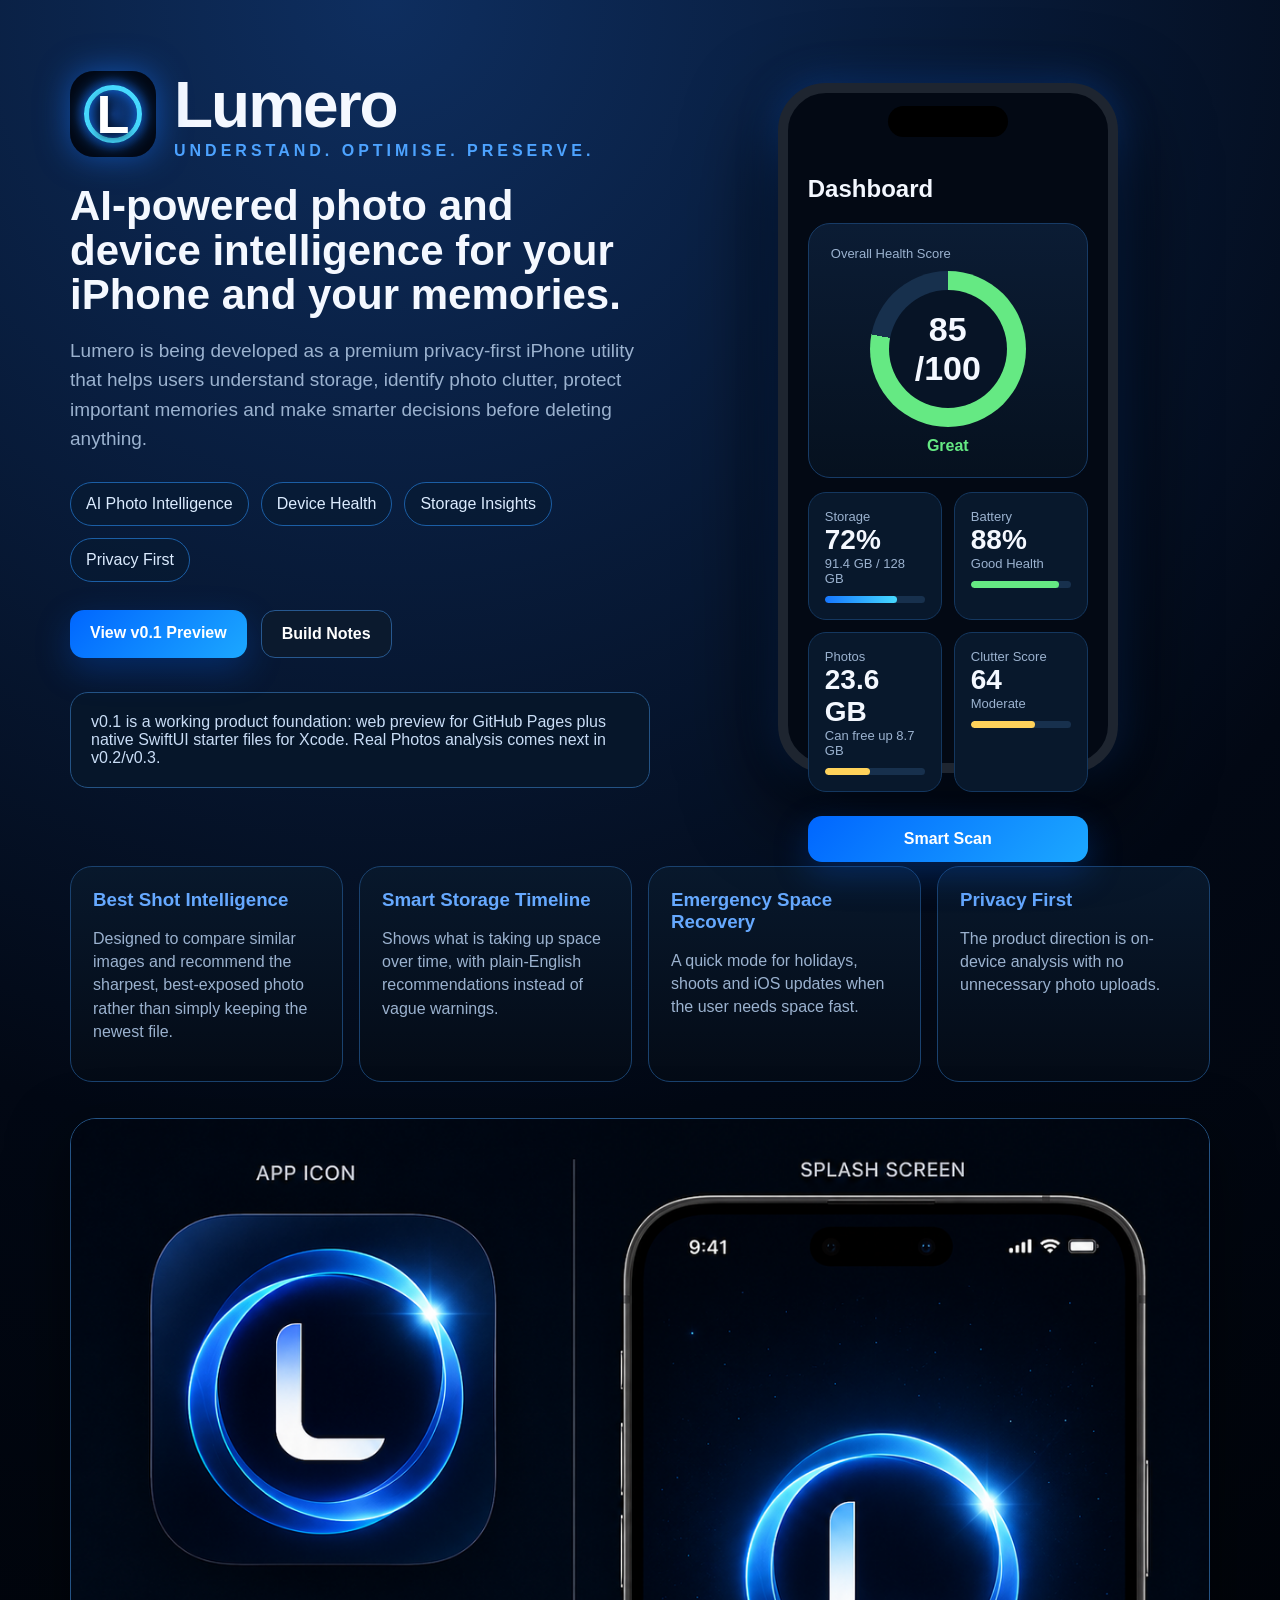
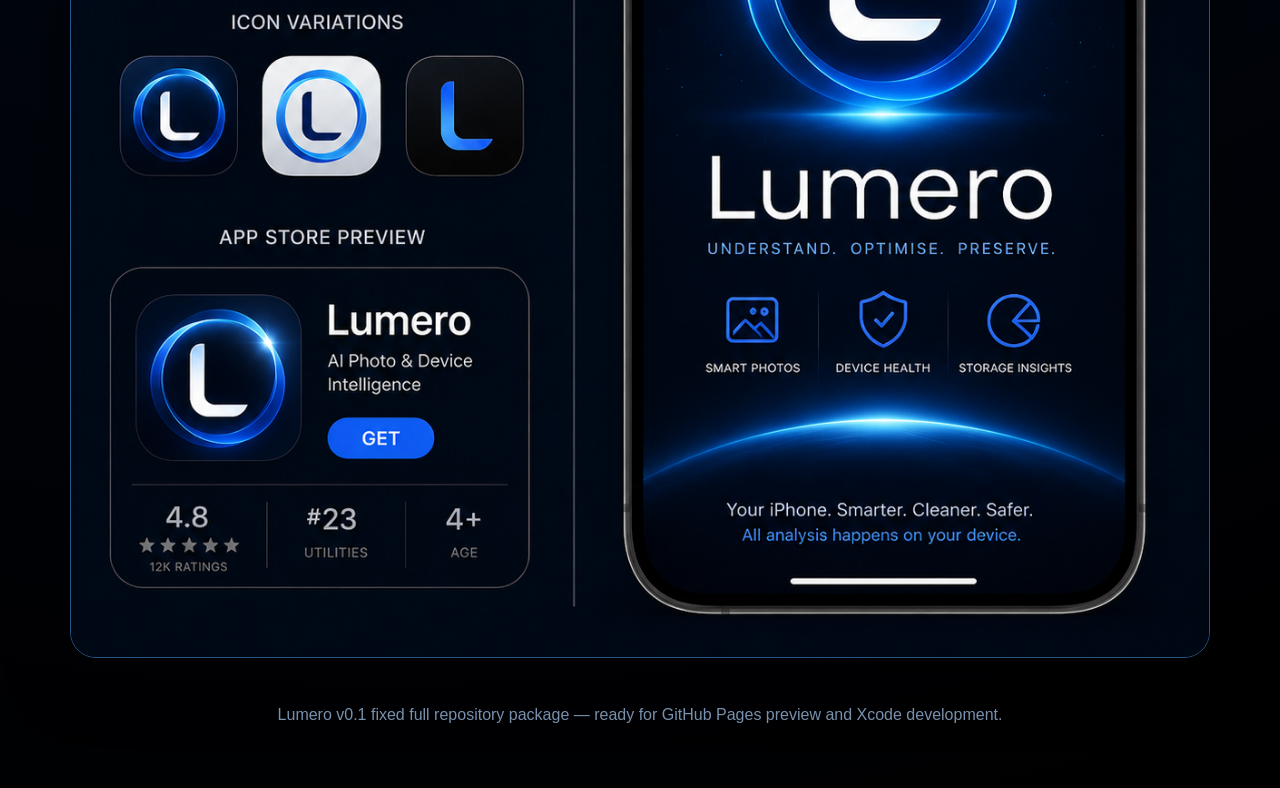
==== index.html @ fbae3d0f "Add files via upload" ====
<!DOCTYPE html>
<html lang="en">
<head>
  <meta charset="UTF-8" />
  <meta name="viewport" content="width=device-width, initial-scale=1.0" />
  <title>Lumero v0.1 — AI Photo & Device Intelligence</title>
  <style>
    :root{
      --bg:#020814;--panel:#071426;--panel2:#0b1b31;--blue:#1677ff;--cyan:#46d9ff;--text:#f4f8ff;--muted:#9bb2cf;--green:#65e983;--amber:#ffd25a;
    }
    *{box-sizing:border-box} body{margin:0;font-family:-apple-system,BlinkMacSystemFont,"Segoe UI",Roboto,Arial,sans-serif;background:radial-gradient(circle at 30% 0%,#0e2e5f 0,#020814 45%,#000 100%);color:var(--text)}
    .wrap{max-width:1180px;margin:0 auto;padding:32px 20px 48px}.hero{display:grid;grid-template-columns:1.05fr .95fr;gap:36px;align-items:center;min-height:88vh}.brand{display:flex;align-items:center;gap:18px;margin-bottom:22px}.logo{width:86px;height:86px;border-radius:24px;background:radial-gradient(circle,#103d86,#020814 64%);box-shadow:0 0 32px #1677ff88;display:grid;place-items:center;position:relative;overflow:hidden}.logo:before{content:"";position:absolute;inset:14px;border-radius:50%;border:5px solid var(--cyan);box-shadow:0 0 18px var(--blue),inset 0 0 16px var(--blue)}.logo span{font-size:54px;font-weight:800;z-index:1;color:white;text-shadow:0 2px 12px #000}.name{font-size:64px;letter-spacing:-2px;font-weight:700}.tag{color:#4da3ff;text-transform:uppercase;letter-spacing:4px;font-weight:600}.headline{font-size:42px;line-height:1.05;margin:24px 0 16px}.sub{font-size:19px;line-height:1.55;color:var(--muted);max-width:640px}.chips{display:flex;flex-wrap:wrap;gap:12px;margin:28px 0}.chip{border:1px solid #1b5ea5;background:#061a32aa;padding:12px 15px;border-radius:999px;color:#dcecff}.cta{display:flex;gap:14px;flex-wrap:wrap;margin-top:24px}.btn{padding:14px 20px;border-radius:14px;background:linear-gradient(135deg,#0066ff,#1ca8ff);font-weight:700;color:white;text-decoration:none;box-shadow:0 12px 35px #0066ff44}.btn.secondary{background:#0b1a2e;border:1px solid #27588f;box-shadow:none}.phone{width:340px;height:690px;border:10px solid #1e2530;border-radius:48px;margin:auto;background:#030914;box-shadow:0 32px 90px #000,0 0 38px #126dfd66;padding:20px;position:relative}.notch{position:absolute;top:13px;left:50%;transform:translateX(-50%);width:120px;height:31px;border-radius:18px;background:#000}.screen{padding-top:42px}.score{background:linear-gradient(180deg,#0b1c34,#06111f);border:1px solid #173b66;border-radius:22px;padding:22px;margin-bottom:14px}.ring{width:156px;height:156px;border-radius:50%;margin:10px auto;background:conic-gradient(var(--green) 0 78%,#17304d 78%);display:grid;place-items:center}.ring:after{content:"85\A /100";white-space:pre;text-align:center;width:118px;height:118px;border-radius:50%;background:#071426;display:grid;place-items:center;font-size:34px;font-weight:700}.grid{display:grid;grid-template-columns:1fr 1fr;gap:12px}.card{background:#08182c;border:1px solid #14375f;border-radius:18px;padding:16px}.metric{font-size:28px;font-weight:700}.label{color:var(--muted);font-size:13px}.bar{height:7px;background:#17304d;border-radius:99px;overflow:hidden;margin-top:10px}.bar span{display:block;height:100%;background:linear-gradient(90deg,var(--blue),var(--cyan));border-radius:99px}.section{margin-top:42px}.cards{display:grid;grid-template-columns:repeat(4,1fr);gap:16px}.feature{background:linear-gradient(180deg,#08182c,#040b16);border:1px solid #1a426f;border-radius:22px;padding:22px;min-height:178px}.feature h3{margin:0 0 8px;color:#66a9ff}.feature p{color:var(--muted);line-height:1.45}.mock{width:100%;border-radius:26px;border:1px solid #245384;margin-top:36px;box-shadow:0 20px 60px #0008}.notice{margin-top:34px;padding:20px;border-radius:18px;background:#06162a;border:1px solid #245384;color:#c9ddf6}.footer{color:#7890ad;text-align:center;margin-top:44px} @media(max-width:900px){.hero{grid-template-columns:1fr}.name{font-size:48px}.headline{font-size:34px}.phone{width:310px;height:630px}.cards{grid-template-columns:1fr}.mock{display:none}}
  </style>
</head>
<body>
  <main class="wrap">
    <section class="hero">
      <div>
        <div class="brand"><div class="logo"><span>L</span></div><div><div class="name">Lumero</div><div class="tag">Understand. Optimise. Preserve.</div></div></div>
        <h1 class="headline">AI-powered photo and device intelligence for your iPhone and your memories.</h1>
        <p class="sub">Lumero is being developed as a premium privacy-first iPhone utility that helps users understand storage, identify photo clutter, protect important memories and make smarter decisions before deleting anything.</p>
        <div class="chips"><div class="chip">AI Photo Intelligence</div><div class="chip">Device Health</div><div class="chip">Storage Insights</div><div class="chip">Privacy First</div></div>
        <div class="cta"><a class="btn" href="#prototype">View v0.1 Preview</a><a class="btn secondary" href="README.md">Build Notes</a></div>
        <div class="notice">v0.1 is a working product foundation: web preview for GitHub Pages plus native SwiftUI starter files for Xcode. Real Photos analysis comes next in v0.2/v0.3.</div>
      </div>
      <div class="phone" id="prototype"><div class="notch"></div><div class="screen"><h2>Dashboard</h2><div class="score"><div class="label">Overall Health Score</div><div class="ring"></div><div style="text-align:center;color:var(--green);font-weight:700">Great</div></div><div class="grid"><div class="card"><div class="label">Storage</div><div class="metric">72%</div><div class="label">91.4 GB / 128 GB</div><div class="bar"><span style="width:72%"></span></div></div><div class="card"><div class="label">Battery</div><div class="metric">88%</div><div class="label">Good Health</div><div class="bar"><span style="width:88%;background:var(--green)"></span></div></div><div class="card"><div class="label">Photos</div><div class="metric">23.6 GB</div><div class="label">Can free up 8.7 GB</div><div class="bar"><span style="width:45%;background:var(--amber)"></span></div></div><div class="card"><div class="label">Clutter Score</div><div class="metric">64</div><div class="label">Moderate</div><div class="bar"><span style="width:64%;background:var(--amber)"></span></div></div></div><div class="cta"><a class="btn" style="width:100%;text-align:center" href="#features">Smart Scan</a></div></div></div>
    </section>
    <section class="section" id="features"><div class="cards"><div class="feature"><h3>Best Shot Intelligence</h3><p>Designed to compare similar images and recommend the sharpest, best-exposed photo rather than simply keeping the newest file.</p></div><div class="feature"><h3>Smart Storage Timeline</h3><p>Shows what is taking up space over time, with plain-English recommendations instead of vague warnings.</p></div><div class="feature"><h3>Emergency Space Recovery</h3><p>A quick mode for holidays, shoots and iOS updates when the user needs space fast.</p></div><div class="feature"><h3>Privacy First</h3><p>The product direction is on-device analysis with no unnecessary photo uploads.</p></div></div><img class="mock" src="lumero-branding-concept.png" alt="Lumero branding concept" /></section>
    <p class="footer">Lumero v0.1 fixed full repository package — ready for GitHub Pages preview and Xcode development.</p>
  </main>
</body>
</html>
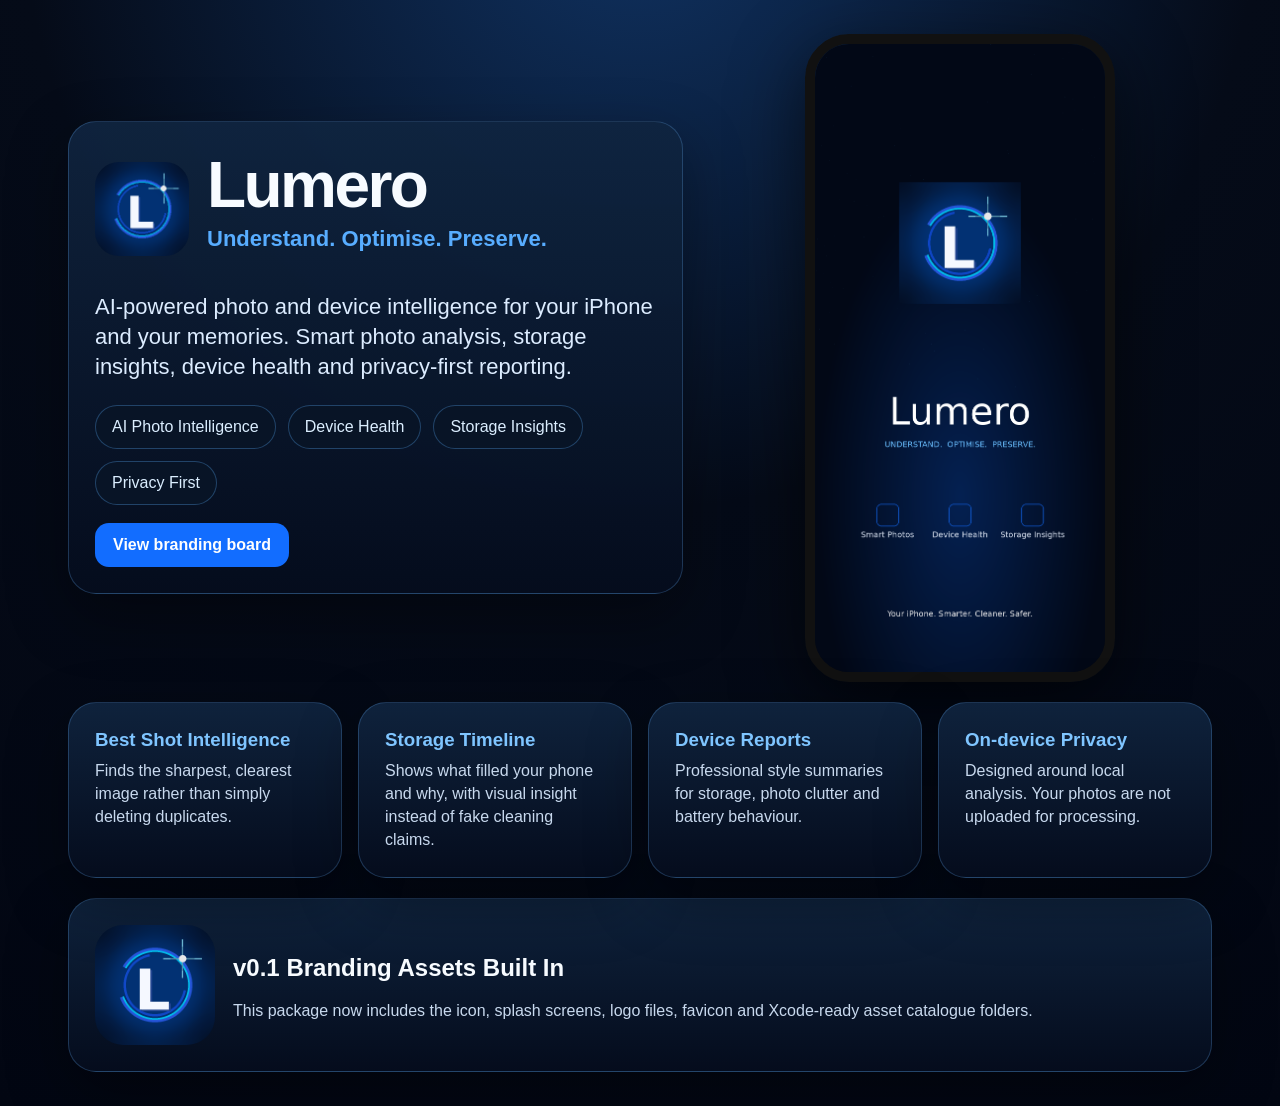
==== commit 22013864: "Add files via upload" ====
--- a/index.html
+++ b/index.html
@@ -1,32 +1,2 @@
-<!DOCTYPE html>
-<html lang="en">
-<head>
-  <meta charset="UTF-8" />
-  <meta name="viewport" content="width=device-width, initial-scale=1.0" />
-  <title>Lumero v0.1 — AI Photo & Device Intelligence</title>
-  <style>
-    :root{
-      --bg:#020814;--panel:#071426;--panel2:#0b1b31;--blue:#1677ff;--cyan:#46d9ff;--text:#f4f8ff;--muted:#9bb2cf;--green:#65e983;--amber:#ffd25a;
-    }
-    *{box-sizing:border-box} body{margin:0;font-family:-apple-system,BlinkMacSystemFont,"Segoe UI",Roboto,Arial,sans-serif;background:radial-gradient(circle at 30% 0%,#0e2e5f 0,#020814 45%,#000 100%);color:var(--text)}
-    .wrap{max-width:1180px;margin:0 auto;padding:32px 20px 48px}.hero{display:grid;grid-template-columns:1.05fr .95fr;gap:36px;align-items:center;min-height:88vh}.brand{display:flex;align-items:center;gap:18px;margin-bottom:22px}.logo{width:86px;height:86px;border-radius:24px;background:radial-gradient(circle,#103d86,#020814 64%);box-shadow:0 0 32px #1677ff88;display:grid;place-items:center;position:relative;overflow:hidden}.logo:before{content:"";position:absolute;inset:14px;border-radius:50%;border:5px solid var(--cyan);box-shadow:0 0 18px var(--blue),inset 0 0 16px var(--blue)}.logo span{font-size:54px;font-weight:800;z-index:1;color:white;text-shadow:0 2px 12px #000}.name{font-size:64px;letter-spacing:-2px;font-weight:700}.tag{color:#4da3ff;text-transform:uppercase;letter-spacing:4px;font-weight:600}.headline{font-size:42px;line-height:1.05;margin:24px 0 16px}.sub{font-size:19px;line-height:1.55;color:var(--muted);max-width:640px}.chips{display:flex;flex-wrap:wrap;gap:12px;margin:28px 0}.chip{border:1px solid #1b5ea5;background:#061a32aa;padding:12px 15px;border-radius:999px;color:#dcecff}.cta{display:flex;gap:14px;flex-wrap:wrap;margin-top:24px}.btn{padding:14px 20px;border-radius:14px;background:linear-gradient(135deg,#0066ff,#1ca8ff);font-weight:700;color:white;text-decoration:none;box-shadow:0 12px 35px #0066ff44}.btn.secondary{background:#0b1a2e;border:1px solid #27588f;box-shadow:none}.phone{width:340px;height:690px;border:10px solid #1e2530;border-radius:48px;margin:auto;background:#030914;box-shadow:0 32px 90px #000,0 0 38px #126dfd66;padding:20px;position:relative}.notch{position:absolute;top:13px;left:50%;transform:translateX(-50%);width:120px;height:31px;border-radius:18px;background:#000}.screen{padding-top:42px}.score{background:linear-gradient(180deg,#0b1c34,#06111f);border:1px solid #173b66;border-radius:22px;padding:22px;margin-bottom:14px}.ring{width:156px;height:156px;border-radius:50%;margin:10px auto;background:conic-gradient(var(--green) 0 78%,#17304d 78%);display:grid;place-items:center}.ring:after{content:"85\A /100";white-space:pre;text-align:center;width:118px;height:118px;border-radius:50%;background:#071426;display:grid;place-items:center;font-size:34px;font-weight:700}.grid{display:grid;grid-template-columns:1fr 1fr;gap:12px}.card{background:#08182c;border:1px solid #14375f;border-radius:18px;padding:16px}.metric{font-size:28px;font-weight:700}.label{color:var(--muted);font-size:13px}.bar{height:7px;background:#17304d;border-radius:99px;overflow:hidden;margin-top:10px}.bar span{display:block;height:100%;background:linear-gradient(90deg,var(--blue),var(--cyan));border-radius:99px}.section{margin-top:42px}.cards{display:grid;grid-template-columns:repeat(4,1fr);gap:16px}.feature{background:linear-gradient(180deg,#08182c,#040b16);border:1px solid #1a426f;border-radius:22px;padding:22px;min-height:178px}.feature h3{margin:0 0 8px;color:#66a9ff}.feature p{color:var(--muted);line-height:1.45}.mock{width:100%;border-radius:26px;border:1px solid #245384;margin-top:36px;box-shadow:0 20px 60px #0008}.notice{margin-top:34px;padding:20px;border-radius:18px;background:#06162a;border:1px solid #245384;color:#c9ddf6}.footer{color:#7890ad;text-align:center;margin-top:44px} @media(max-width:900px){.hero{grid-template-columns:1fr}.name{font-size:48px}.headline{font-size:34px}.phone{width:310px;height:630px}.cards{grid-template-columns:1fr}.mock{display:none}}
-  </style>
-</head>
-<body>
-  <main class="wrap">
-    <section class="hero">
-      <div>
-        <div class="brand"><div class="logo"><span>L</span></div><div><div class="name">Lumero</div><div class="tag">Understand. Optimise. Preserve.</div></div></div>
-        <h1 class="headline">AI-powered photo and device intelligence for your iPhone and your memories.</h1>
-        <p class="sub">Lumero is being developed as a premium privacy-first iPhone utility that helps users understand storage, identify photo clutter, protect important memories and make smarter decisions before deleting anything.</p>
-        <div class="chips"><div class="chip">AI Photo Intelligence</div><div class="chip">Device Health</div><div class="chip">Storage Insights</div><div class="chip">Privacy First</div></div>
-        <div class="cta"><a class="btn" href="#prototype">View v0.1 Preview</a><a class="btn secondary" href="README.md">Build Notes</a></div>
-        <div class="notice">v0.1 is a working product foundation: web preview for GitHub Pages plus native SwiftUI starter files for Xcode. Real Photos analysis comes next in v0.2/v0.3.</div>
-      </div>
-      <div class="phone" id="prototype"><div class="notch"></div><div class="screen"><h2>Dashboard</h2><div class="score"><div class="label">Overall Health Score</div><div class="ring"></div><div style="text-align:center;color:var(--green);font-weight:700">Great</div></div><div class="grid"><div class="card"><div class="label">Storage</div><div class="metric">72%</div><div class="label">91.4 GB / 128 GB</div><div class="bar"><span style="width:72%"></span></div></div><div class="card"><div class="label">Battery</div><div class="metric">88%</div><div class="label">Good Health</div><div class="bar"><span style="width:88%;background:var(--green)"></span></div></div><div class="card"><div class="label">Photos</div><div class="metric">23.6 GB</div><div class="label">Can free up 8.7 GB</div><div class="bar"><span style="width:45%;background:var(--amber)"></span></div></div><div class="card"><div class="label">Clutter Score</div><div class="metric">64</div><div class="label">Moderate</div><div class="bar"><span style="width:64%;background:var(--amber)"></span></div></div></div><div class="cta"><a class="btn" style="width:100%;text-align:center" href="#features">Smart Scan</a></div></div></div>
-    </section>
-    <section class="section" id="features"><div class="cards"><div class="feature"><h3>Best Shot Intelligence</h3><p>Designed to compare similar images and recommend the sharpest, best-exposed photo rather than simply keeping the newest file.</p></div><div class="feature"><h3>Smart Storage Timeline</h3><p>Shows what is taking up space over time, with plain-English recommendations instead of vague warnings.</p></div><div class="feature"><h3>Emergency Space Recovery</h3><p>A quick mode for holidays, shoots and iOS updates when the user needs space fast.</p></div><div class="feature"><h3>Privacy First</h3><p>The product direction is on-device analysis with no unnecessary photo uploads.</p></div></div><img class="mock" src="lumero-branding-concept.png" alt="Lumero branding concept" /></section>
-    <p class="footer">Lumero v0.1 fixed full repository package — ready for GitHub Pages preview and Xcode development.</p>
-  </main>
-</body>
-</html>
+<!doctype html><html lang="en"><head><meta charset="utf-8"><meta name="viewport" content="width=device-width,initial-scale=1"><title>Lumero v0.1</title><link rel="icon" href="favicon.png"><style>
+:root{--bg:#050b18;--card:#0b1729;--blue:#256bff;--cyan:#00d2ff;--text:#f7fbff;--muted:#9fb7d6}*{box-sizing:border-box}body{margin:0;background:radial-gradient(circle at 50% -10%,#103363,#050b18 45%,#020612);color:var(--text);font-family:-apple-system,BlinkMacSystemFont,'Segoe UI',Roboto,Arial,sans-serif}.wrap{max-width:1180px;margin:0 auto;padding:34px 18px}.hero{display:grid;grid-template-columns:1.1fr .9fr;gap:26px;align-items:center}.card{background:linear-gradient(180deg,rgba(16,37,64,.92),rgba(5,13,30,.92));border:1px solid rgba(106,181,255,.24);border-radius:28px;box-shadow:0 22px 60px rgba(0,0,0,.35);padding:26px}.logo{display:flex;gap:18px;align-items:center}.logo img{width:94px;height:94px;border-radius:24px}.h1{font-size:64px;margin:0;letter-spacing:-.04em}.tag{color:#58adff;font-weight:700;font-size:22px;margin:4px 0 18px}.lead{font-size:22px;line-height:1.35;color:#dcecff;max-width:620px}.pillrow{display:flex;gap:12px;flex-wrap:wrap;margin-top:24px}.pill{border:1px solid rgba(89,174,255,.3);background:#081426;border-radius:999px;padding:12px 16px;color:#dbeeff}.phone{max-width:310px;margin:auto;border:10px solid #111;border-radius:44px;overflow:hidden;box-shadow:0 20px 70px rgba(0,0,0,.6)}.phone img{width:100%;display:block}.grid{display:grid;grid-template-columns:repeat(4,1fr);gap:16px;margin-top:20px}.feature h3{margin:0 0 8px;color:#7fc5ff}.feature p{margin:0;color:#c8d9ee;line-height:1.45}.asset{display:grid;grid-template-columns:120px 1fr;gap:18px;align-items:center}.asset img{width:120px;border-radius:28px}.btn{display:inline-block;margin-top:18px;background:#126dff;padding:13px 18px;border-radius:14px;color:white;text-decoration:none;font-weight:700}@media(max-width:850px){.hero,.grid{grid-template-columns:1fr}.h1{font-size:48px}}</style></head><body><main class="wrap"><section class="hero"><div class="card"><div class="logo"><img src="assets/icons/lumero-icon-192.png"><div><h1 class="h1">Lumero</h1><div class="tag">Understand. Optimise. Preserve.</div></div></div><p class="lead">AI-powered photo and device intelligence for your iPhone and your memories. Smart photo analysis, storage insights, device health and privacy-first reporting.</p><div class="pillrow"><span class="pill">AI Photo Intelligence</span><span class="pill">Device Health</span><span class="pill">Storage Insights</span><span class="pill">Privacy First</span></div><a class="btn" href="assets/lumero-branding-asset-board.png">View branding board</a></div><div class="phone"><img src="assets/splash/splash-iphone-15-pro.png" alt="Lumero splash screen"></div></section><section class="grid"><div class="card feature"><h3>Best Shot Intelligence</h3><p>Finds the sharpest, clearest image rather than simply deleting duplicates.</p></div><div class="card feature"><h3>Storage Timeline</h3><p>Shows what filled your phone and why, with visual insight instead of fake cleaning claims.</p></div><div class="card feature"><h3>Device Reports</h3><p>Professional style summaries for storage, photo clutter and battery behaviour.</p></div><div class="card feature"><h3>On-device Privacy</h3><p>Designed around local analysis. Your photos are not uploaded for processing.</p></div></section><section class="card" style="margin-top:20px"><div class="asset"><img src="assets/icons/lumero-icon-512.png"><div><h2>v0.1 Branding Assets Built In</h2><p style="color:#c8d9ee">This package now includes the icon, splash screens, logo files, favicon and Xcode-ready asset catalogue folders.</p></div></div></section></main></body></html>
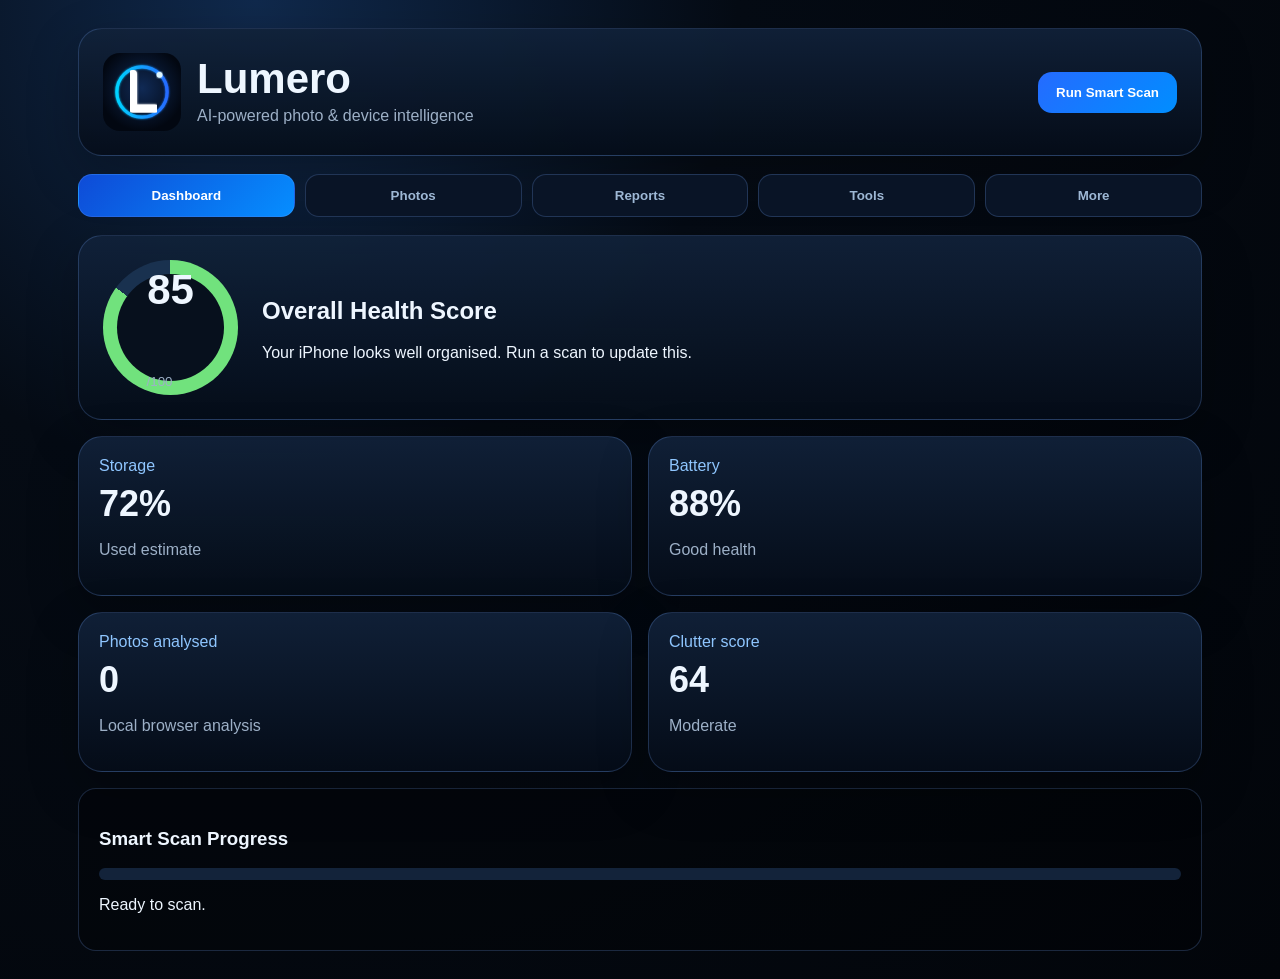
==== commit 71b87791: "Add files via upload" ====
--- a/index.html
+++ b/index.html
@@ -1,2 +1,108 @@
-<!doctype html><html lang="en"><head><meta charset="utf-8"><meta name="viewport" content="width=device-width,initial-scale=1"><title>Lumero v0.1</title><link rel="icon" href="favicon.png"><style>
-:root{--bg:#050b18;--card:#0b1729;--blue:#256bff;--cyan:#00d2ff;--text:#f7fbff;--muted:#9fb7d6}*{box-sizing:border-box}body{margin:0;background:radial-gradient(circle at 50% -10%,#103363,#050b18 45%,#020612);color:var(--text);font-family:-apple-system,BlinkMacSystemFont,'Segoe UI',Roboto,Arial,sans-serif}.wrap{max-width:1180px;margin:0 auto;padding:34px 18px}.hero{display:grid;grid-template-columns:1.1fr .9fr;gap:26px;align-items:center}.card{background:linear-gradient(180deg,rgba(16,37,64,.92),rgba(5,13,30,.92));border:1px solid rgba(106,181,255,.24);border-radius:28px;box-shadow:0 22px 60px rgba(0,0,0,.35);padding:26px}.logo{display:flex;gap:18px;align-items:center}.logo img{width:94px;height:94px;border-radius:24px}.h1{font-size:64px;margin:0;letter-spacing:-.04em}.tag{color:#58adff;font-weight:700;font-size:22px;margin:4px 0 18px}.lead{font-size:22px;line-height:1.35;color:#dcecff;max-width:620px}.pillrow{display:flex;gap:12px;flex-wrap:wrap;margin-top:24px}.pill{border:1px solid rgba(89,174,255,.3);background:#081426;border-radius:999px;padding:12px 16px;color:#dbeeff}.phone{max-width:310px;margin:auto;border:10px solid #111;border-radius:44px;overflow:hidden;box-shadow:0 20px 70px rgba(0,0,0,.6)}.phone img{width:100%;display:block}.grid{display:grid;grid-template-columns:repeat(4,1fr);gap:16px;margin-top:20px}.feature h3{margin:0 0 8px;color:#7fc5ff}.feature p{margin:0;color:#c8d9ee;line-height:1.45}.asset{display:grid;grid-template-columns:120px 1fr;gap:18px;align-items:center}.asset img{width:120px;border-radius:28px}.btn{display:inline-block;margin-top:18px;background:#126dff;padding:13px 18px;border-radius:14px;color:white;text-decoration:none;font-weight:700}@media(max-width:850px){.hero,.grid{grid-template-columns:1fr}.h1{font-size:48px}}</style></head><body><main class="wrap"><section class="hero"><div class="card"><div class="logo"><img src="assets/icons/lumero-icon-192.png"><div><h1 class="h1">Lumero</h1><div class="tag">Understand. Optimise. Preserve.</div></div></div><p class="lead">AI-powered photo and device intelligence for your iPhone and your memories. Smart photo analysis, storage insights, device health and privacy-first reporting.</p><div class="pillrow"><span class="pill">AI Photo Intelligence</span><span class="pill">Device Health</span><span class="pill">Storage Insights</span><span class="pill">Privacy First</span></div><a class="btn" href="assets/lumero-branding-asset-board.png">View branding board</a></div><div class="phone"><img src="assets/splash/splash-iphone-15-pro.png" alt="Lumero splash screen"></div></section><section class="grid"><div class="card feature"><h3>Best Shot Intelligence</h3><p>Finds the sharpest, clearest image rather than simply deleting duplicates.</p></div><div class="card feature"><h3>Storage Timeline</h3><p>Shows what filled your phone and why, with visual insight instead of fake cleaning claims.</p></div><div class="card feature"><h3>Device Reports</h3><p>Professional style summaries for storage, photo clutter and battery behaviour.</p></div><div class="card feature"><h3>On-device Privacy</h3><p>Designed around local analysis. Your photos are not uploaded for processing.</p></div></section><section class="card" style="margin-top:20px"><div class="asset"><img src="assets/icons/lumero-icon-512.png"><div><h2>v0.1 Branding Assets Built In</h2><p style="color:#c8d9ee">This package now includes the icon, splash screens, logo files, favicon and Xcode-ready asset catalogue folders.</p></div></div></section></main></body></html>+<!doctype html>
+<html lang="en">
+<head>
+  <meta charset="utf-8" />
+  <meta name="viewport" content="width=device-width, initial-scale=1" />
+  <title>Lumero v0.2 Interactive Prototype</title>
+  <link rel="icon" href="assets/lumero-icon.svg" />
+  <link rel="manifest" href="manifest.json" />
+  <link rel="stylesheet" href="styles.css" />
+</head>
+<body>
+  <div id="splash" class="splash">
+    <img src="assets/lumero-icon.svg" alt="Lumero icon" class="splash-icon" />
+    <h1>Lumero</h1>
+    <p>Understand. Optimise. Preserve.</p>
+  </div>
+
+  <main class="app-shell">
+    <section class="hero-card">
+      <div class="brand-row">
+        <img src="assets/lumero-icon.svg" alt="Lumero" class="logo" />
+        <div>
+          <h1>Lumero</h1>
+          <p>AI-powered photo & device intelligence</p>
+        </div>
+      </div>
+      <button id="scanBtn" class="primary-btn">Run Smart Scan</button>
+    </section>
+
+    <nav class="tabs" aria-label="Main navigation">
+      <button class="tab active" data-screen="dashboard">Dashboard</button>
+      <button class="tab" data-screen="photos">Photos</button>
+      <button class="tab" data-screen="reports">Reports</button>
+      <button class="tab" data-screen="tools">Tools</button>
+      <button class="tab" data-screen="more">More</button>
+    </nav>
+
+    <section id="dashboard" class="screen active-screen">
+      <div class="score-card">
+        <div class="ring" id="healthRing"><span id="healthScore">85</span><small>/100</small></div>
+        <div>
+          <h2>Overall Health Score</h2>
+          <p id="healthText">Your iPhone looks well organised. Run a scan to update this.</p>
+        </div>
+      </div>
+      <div class="grid two">
+        <article class="metric"><span>Storage</span><strong id="storageMetric">72%</strong><p>Used estimate</p></article>
+        <article class="metric"><span>Battery</span><strong>88%</strong><p>Good health</p></article>
+        <article class="metric"><span>Photos analysed</span><strong id="photoCount">0</strong><p>Local browser analysis</p></article>
+        <article class="metric"><span>Clutter score</span><strong id="clutterScore">64</strong><p>Moderate</p></article>
+      </div>
+      <div class="scan-panel">
+        <h3>Smart Scan Progress</h3>
+        <div class="progress"><div id="progressBar"></div></div>
+        <p id="scanStatus">Ready to scan.</p>
+      </div>
+    </section>
+
+    <section id="photos" class="screen">
+      <div class="panel">
+        <h2>Photo Intelligence</h2>
+        <p>Upload a small batch of images to test Lumero’s local blur/sharpness scoring prototype. Nothing is uploaded anywhere.</p>
+        <input id="photoInput" type="file" accept="image/*" multiple />
+      </div>
+      <div id="photoResults" class="photo-grid"></div>
+    </section>
+
+    <section id="reports" class="screen">
+      <div class="panel">
+        <h2>Reports</h2>
+        <p>v0.2 creates a simple report summary from the current browser session.</p>
+        <button id="reportBtn" class="primary-btn">Generate Report</button>
+      </div>
+      <pre id="reportOutput" class="report-box">No report generated yet.</pre>
+    </section>
+
+    <section id="tools" class="screen">
+      <div class="grid two">
+        <article class="tool-card"><h3>Emergency Space Recovery</h3><p>Simulates a quick clean recommendation.</p><button id="cleanBtn">Preview Recovery</button><strong id="recoveryAmount">—</strong></article>
+        <article class="tool-card"><h3>Screenshot Finder</h3><p>Placeholder for real Photos framework screenshot detection in the iOS build.</p><button disabled>Coming v0.3</button></article>
+        <article class="tool-card"><h3>Large Video Finder</h3><p>Placeholder for identifying large local video assets.</p><button disabled>Coming v0.3</button></article>
+        <article class="tool-card"><h3>Best Shot Intelligence</h3><p>Uses the sharpness score to suggest the strongest uploaded image.</p><button id="bestShotBtn">Find Best Shot</button></article>
+      </div>
+      <div id="bestShotResult" class="panel"></div>
+    </section>
+
+    <section id="more" class="screen">
+      <div class="panel">
+        <h2>Privacy First</h2>
+        <p>All v0.2 image analysis happens locally in your browser. The native iOS version should follow the same principle using Apple Photos, Vision and CoreML.</p>
+      </div>
+      <div class="panel">
+        <h2>v0.2 Scope</h2>
+        <ul>
+          <li>Interactive tabs</li>
+          <li>Smart scan animation</li>
+          <li>Local image upload preview</li>
+          <li>Basic sharpness/blur score</li>
+          <li>Session report output</li>
+        </ul>
+      </div>
+    </section>
+  </main>
+
+  <canvas id="analysisCanvas" hidden></canvas>
+  <script src="script.js"></script>
+</body>
+</html>
--- a/styles.css
+++ b/styles.css
@@ -0,0 +1 @@
+:root{--bg:#050b14;--panel:#0b1728;--panel2:#101e33;--blue:#256bff;--cyan:#00d2ff;--text:#eef6ff;--muted:#9db0c7;--green:#71e27d;--amber:#ffca4b;--border:rgba(120,170,255,.22)}*{box-sizing:border-box}body{margin:0;font-family:-apple-system,BlinkMacSystemFont,"Segoe UI",sans-serif;background:radial-gradient(circle at 20% 0%,#10294c 0,#050b14 34%,#02050a 100%);color:var(--text);min-height:100vh}.splash{position:fixed;inset:0;display:flex;flex-direction:column;align-items:center;justify-content:center;background:#020813;z-index:10;transition:opacity .8s ease,visibility .8s}.splash.hide{opacity:0;visibility:hidden}.splash-icon{width:140px;filter:drop-shadow(0 0 30px #147cff)}.splash h1{font-size:54px;margin:18px 0 0}.splash p{color:#8fc6ff;letter-spacing:.12em}.app-shell{max-width:1180px;margin:auto;padding:28px}.hero-card,.panel,.score-card,.metric,.tool-card{border:1px solid var(--border);background:linear-gradient(180deg,rgba(17,34,58,.92),rgba(5,13,25,.9));border-radius:24px;box-shadow:0 18px 50px rgba(0,0,0,.25)}.hero-card{display:flex;align-items:center;justify-content:space-between;padding:24px;margin-bottom:18px}.brand-row{display:flex;gap:16px;align-items:center}.logo{width:78px}.brand-row h1{font-size:42px;margin:0}.brand-row p{margin:4px 0;color:var(--muted)}button,.primary-btn{border:0;border-radius:14px;background:linear-gradient(135deg,var(--blue),#008eff);color:white;padding:13px 18px;font-weight:700;cursor:pointer}button:disabled{opacity:.45;cursor:not-allowed}.tabs{display:grid;grid-template-columns:repeat(5,1fr);gap:10px;margin-bottom:18px}.tab{background:#091426;color:#9eb8d5;border:1px solid var(--border)}.tab.active{background:linear-gradient(135deg,#0e4bd7,#068eff);color:white}.screen{display:none}.active-screen{display:block}.score-card{display:flex;gap:24px;align-items:center;padding:24px;margin-bottom:16px}.ring{width:135px;height:135px;border-radius:50%;display:grid;place-items:center;background:conic-gradient(var(--green) 0 85%,#19314f 85% 100%);position:relative}.ring:before{content:"";position:absolute;inset:14px;border-radius:50%;background:#07101d}.ring span,.ring small{position:relative}.ring span{font-size:42px;font-weight:800}.ring small{margin-left:-22px;margin-top:48px;color:var(--muted)}.grid{display:grid;gap:16px}.two{grid-template-columns:repeat(2,minmax(0,1fr))}.metric,.tool-card,.panel{padding:20px}.metric span{color:#8fc6ff}.metric strong{display:block;font-size:36px;margin:8px 0}.metric p,.panel p,.tool-card p{color:var(--muted)}.scan-panel{margin-top:16px;padding:20px;border:1px solid var(--border);border-radius:18px;background:rgba(0,0,0,.25)}.progress{height:12px;background:#13233a;border-radius:99px;overflow:hidden}.progress div{height:100%;width:0;background:linear-gradient(90deg,var(--blue),var(--cyan));transition:width .35s}.photo-grid{display:grid;grid-template-columns:repeat(auto-fill,minmax(190px,1fr));gap:16px;margin-top:16px}.photo-card{border:1px solid var(--border);border-radius:18px;overflow:hidden;background:#081326}.photo-card img{width:100%;height:150px;object-fit:cover;display:block}.photo-card div{padding:12px}.badge{display:inline-block;padding:5px 9px;border-radius:99px;background:#132b4f;color:#a9d4ff;font-size:12px}.report-box{white-space:pre-wrap;background:#03070d;border:1px solid var(--border);border-radius:18px;padding:18px;min-height:220px;color:#cbe2ff}.tool-card strong{display:block;font-size:32px;margin-top:16px;color:var(--green)}ul{color:var(--muted)}@media(max-width:760px){.hero-card,.score-card{flex-direction:column;align-items:flex-start}.tabs,.two{grid-template-columns:1fr}.brand-row h1{font-size:34px}.app-shell{padding:16px}}
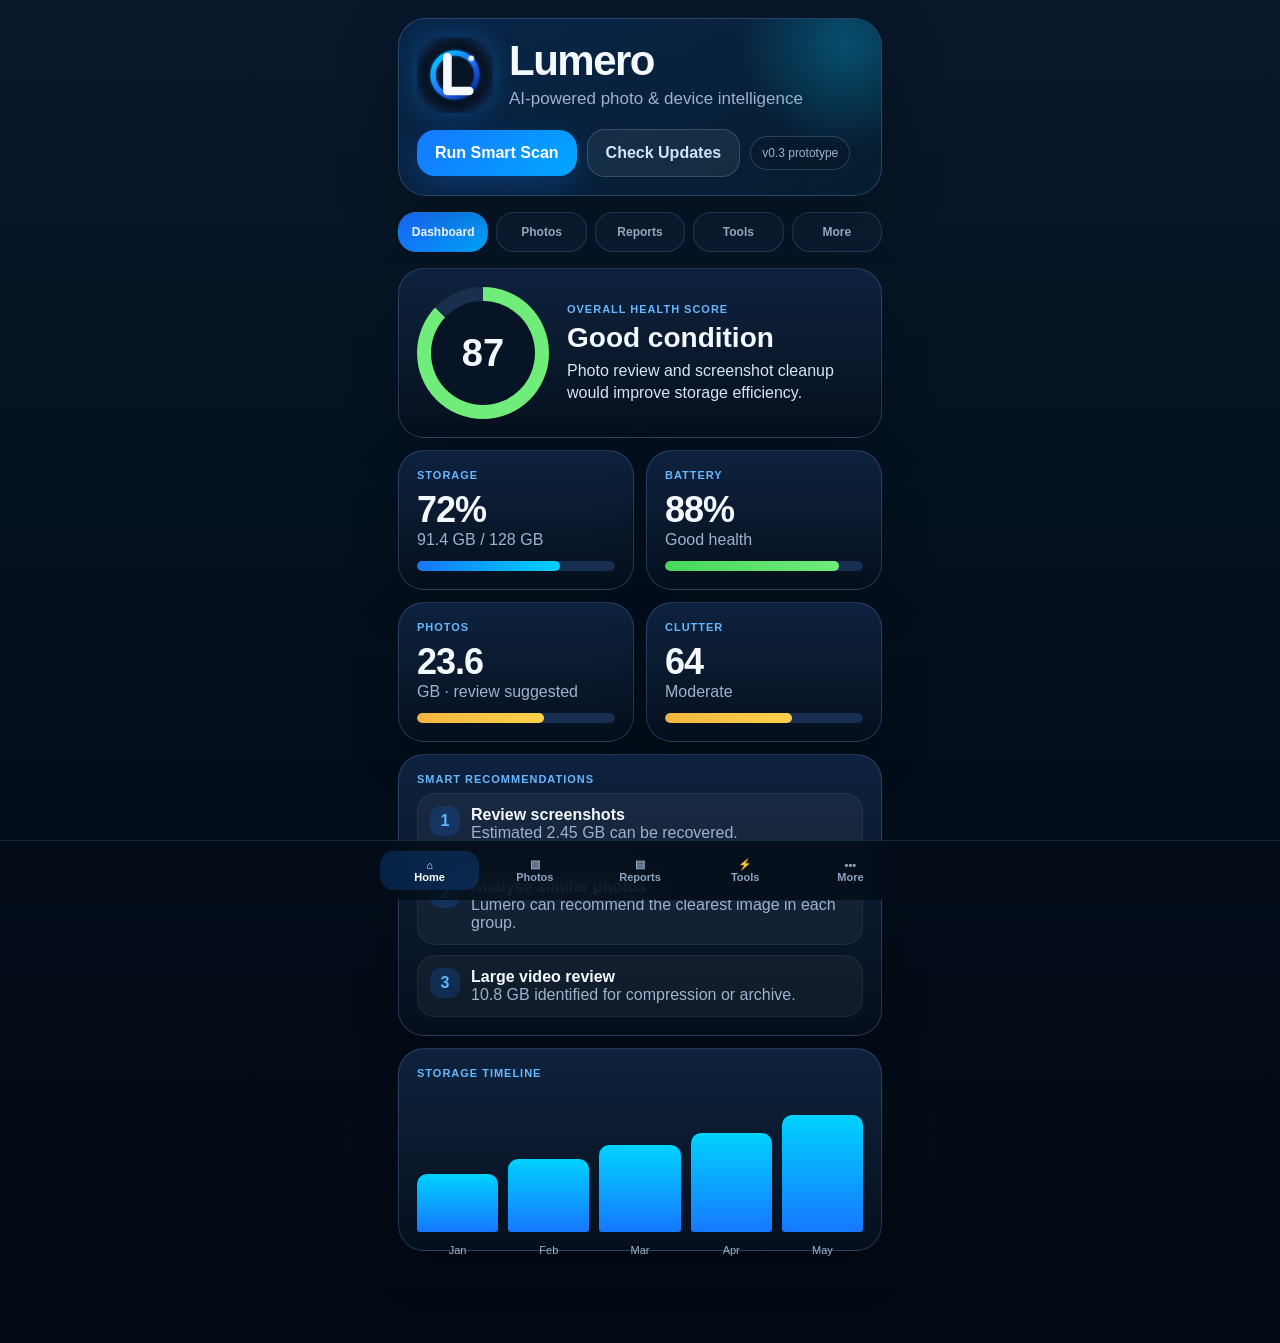
==== commit fdced01b: "Add files via upload" ====
--- a/index.html
+++ b/index.html
@@ -1,108 +1,125 @@
 <!doctype html>
 <html lang="en">
 <head>
-  <meta charset="utf-8" />
-  <meta name="viewport" content="width=device-width, initial-scale=1" />
-  <title>Lumero v0.2 Interactive Prototype</title>
-  <link rel="icon" href="assets/lumero-icon.svg" />
-  <link rel="manifest" href="manifest.json" />
-  <link rel="stylesheet" href="styles.css" />
+<meta charset="utf-8">
+<meta name="viewport" content="width=device-width,initial-scale=1,viewport-fit=cover">
+<title>Lumero v0.3</title>
+<meta name="theme-color" content="#071426">
+<link rel="manifest" href="manifest.webmanifest">
+<link rel="icon" href="assets/lumero-icon.svg">
+<link rel="apple-touch-icon" href="assets/lumero-icon.svg">
+<link rel="stylesheet" href="styles.css">
 </head>
 <body>
-  <div id="splash" class="splash">
-    <img src="assets/lumero-icon.svg" alt="Lumero icon" class="splash-icon" />
-    <h1>Lumero</h1>
-    <p>Understand. Optimise. Preserve.</p>
-  </div>
+<div class="app">
+  <header class="hero">
+    <div class="brand">
+      <img class="logo" src="assets/lumero-icon.svg" alt="Lumero">
+      <div><h1>Lumero</h1><p>AI-powered photo & device intelligence</p></div>
+    </div>
+    <div class="hero-actions">
+      <button class="btn runScan">Run Smart Scan</button>
+      <button class="btn secondary" id="checkUpdate">Check Updates</button>
+      <span class="version-pill">v0.3 prototype</span>
+    </div>
+  </header>
 
-  <main class="app-shell">
-    <section class="hero-card">
-      <div class="brand-row">
-        <img src="assets/lumero-icon.svg" alt="Lumero" class="logo" />
-        <div>
-          <h1>Lumero</h1>
-          <p>AI-powered photo & device intelligence</p>
+  <nav class="nav">
+    <button class="tabbtn active" data-tab="dashboard">Dashboard</button>
+    <button class="tabbtn" data-tab="photos">Photos</button>
+    <button class="tabbtn" data-tab="reports">Reports</button>
+    <button class="tabbtn" data-tab="tools">Tools</button>
+    <button class="tabbtn" data-tab="more">More</button>
+  </nav>
+
+  <main>
+    <section id="dashboard" class="section active">
+      <div class="dashboard-grid">
+        <div class="card full">
+          <div class="ring-wrap">
+            <div class="ring" style="--score:87"><span>87</span></div>
+            <div class="score-detail">
+              <div class="kicker">Overall health score</div>
+              <h2>Good condition</h2>
+              <p>Photo review and screenshot cleanup would improve storage efficiency.</p>
+            </div>
+          </div>
         </div>
-      </div>
-      <button id="scanBtn" class="primary-btn">Run Smart Scan</button>
-    </section>
-
-    <nav class="tabs" aria-label="Main navigation">
-      <button class="tab active" data-screen="dashboard">Dashboard</button>
-      <button class="tab" data-screen="photos">Photos</button>
-      <button class="tab" data-screen="reports">Reports</button>
-      <button class="tab" data-screen="tools">Tools</button>
-      <button class="tab" data-screen="more">More</button>
-    </nav>
-
-    <section id="dashboard" class="screen active-screen">
-      <div class="score-card">
-        <div class="ring" id="healthRing"><span id="healthScore">85</span><small>/100</small></div>
-        <div>
-          <h2>Overall Health Score</h2>
-          <p id="healthText">Your iPhone looks well organised. Run a scan to update this.</p>
+        <div class="card mini"><div class="kicker">Storage</div><div class="big">72%</div><div class="muted">91.4 GB / 128 GB</div><div class="progress"><i style="width:72%"></i></div></div>
+        <div class="card mini"><div class="kicker">Battery</div><div class="big">88%</div><div class="muted">Good health</div><div class="progress green"><i style="width:88%"></i></div></div>
+        <div class="card mini"><div class="kicker">Photos</div><div class="big">23.6</div><div class="muted">GB · review suggested</div><div class="progress amber"><i style="width:64%"></i></div></div>
+        <div class="card mini"><div class="kicker">Clutter</div><div class="big">64</div><div class="muted">Moderate</div><div class="progress amber"><i style="width:64%"></i></div></div>
+        <div class="card full">
+          <div class="kicker">Smart recommendations</div>
+          <div class="insight-list">
+            <div class="insight"><span class="badge">1</span><div><strong>Review screenshots</strong><br><span class="muted">Estimated 2.45 GB can be recovered.</span></div></div>
+            <div class="insight"><span class="badge">2</span><div><strong>Analyse similar photos</strong><br><span class="muted">Lumero can recommend the clearest image in each group.</span></div></div>
+            <div class="insight"><span class="badge">3</span><div><strong>Large video review</strong><br><span class="muted">10.8 GB identified for compression or archive.</span></div></div>
+          </div>
         </div>
-      </div>
-      <div class="grid two">
-        <article class="metric"><span>Storage</span><strong id="storageMetric">72%</strong><p>Used estimate</p></article>
-        <article class="metric"><span>Battery</span><strong>88%</strong><p>Good health</p></article>
-        <article class="metric"><span>Photos analysed</span><strong id="photoCount">0</strong><p>Local browser analysis</p></article>
-        <article class="metric"><span>Clutter score</span><strong id="clutterScore">64</strong><p>Moderate</p></article>
-      </div>
-      <div class="scan-panel">
-        <h3>Smart Scan Progress</h3>
-        <div class="progress"><div id="progressBar"></div></div>
-        <p id="scanStatus">Ready to scan.</p>
+        <div class="card full">
+          <div class="kicker">Storage timeline</div>
+          <div class="chart"><div class="bar" style="height:45%" data-label="Jan"></div><div class="bar" style="height:56%" data-label="Feb"></div><div class="bar" style="height:67%" data-label="Mar"></div><div class="bar" style="height:76%" data-label="Apr"></div><div class="bar" style="height:90%" data-label="May"></div></div>
+        </div>
       </div>
     </section>
 
-    <section id="photos" class="screen">
-      <div class="panel">
-        <h2>Photo Intelligence</h2>
-        <p>Upload a small batch of images to test Lumero’s local blur/sharpness scoring prototype. Nothing is uploaded anywhere.</p>
-        <input id="photoInput" type="file" accept="image/*" multiple />
+    <section id="photos" class="section">
+      <div class="card full upload-zone">
+        <div class="kicker">Local photo test</div>
+        <h2>Upload a few test photos</h2>
+        <p class="muted">v0.3 can simulate local best-shot scoring in the browser. Images are not uploaded anywhere.</p>
+        <input id="photoInput" type="file" accept="image/*" multiple>
       </div>
-      <div id="photoResults" class="photo-grid"></div>
+      <div id="photoResults" class="photos-grid" style="margin-top:12px">
+        <div class="photo-card"><div class="photo-swatch">🏆</div><div><strong>Best Shot</strong><br><span class="muted">Compare sharpness and quality.</span></div></div>
+        <div class="photo-card"><div class="photo-swatch">🖼️</div><div><strong>Similar Photos</strong><br><span class="muted">Group likely duplicates.</span></div></div>
+        <div class="photo-card"><div class="photo-swatch">⚠️</div><div><strong>Blurry</strong><br><span class="muted">Flag images to review.</span></div></div>
+        <div class="photo-card"><div class="photo-swatch">📱</div><div><strong>Screenshots</strong><br><span class="muted">Quick cleanup category.</span></div></div>
+      </div>
     </section>
 
-    <section id="reports" class="screen">
-      <div class="panel">
-        <h2>Reports</h2>
-        <p>v0.2 creates a simple report summary from the current browser session.</p>
-        <button id="reportBtn" class="primary-btn">Generate Report</button>
+    <section id="reports" class="section">
+      <div class="card full">
+        <div class="kicker">Reports</div>
+        <div class="report-row"><div><strong>Device Health Report</strong><br><span class="muted">Storage, battery and ageing overview</span></div><div class="circle-small">87</div></div>
+        <div class="report-row"><div><strong>Photo Intelligence Report</strong><br><span class="muted">Best shots, blurry images and duplicates</span></div><div class="circle-small">78</div></div>
+        <div class="report-row"><div><strong>Digital Clutter Report</strong><br><span class="muted">Screenshots, large files and app clutter</span></div><div class="circle-small">64</div></div>
+        <button class="btn" onclick="toast('Report export simulation complete.')">Generate Report</button>
       </div>
-      <pre id="reportOutput" class="report-box">No report generated yet.</pre>
     </section>
 
-    <section id="tools" class="screen">
-      <div class="grid two">
-        <article class="tool-card"><h3>Emergency Space Recovery</h3><p>Simulates a quick clean recommendation.</p><button id="cleanBtn">Preview Recovery</button><strong id="recoveryAmount">—</strong></article>
-        <article class="tool-card"><h3>Screenshot Finder</h3><p>Placeholder for real Photos framework screenshot detection in the iOS build.</p><button disabled>Coming v0.3</button></article>
-        <article class="tool-card"><h3>Large Video Finder</h3><p>Placeholder for identifying large local video assets.</p><button disabled>Coming v0.3</button></article>
-        <article class="tool-card"><h3>Best Shot Intelligence</h3><p>Uses the sharpness score to suggest the strongest uploaded image.</p><button id="bestShotBtn">Find Best Shot</button></article>
+    <section id="tools" class="section">
+      <div class="tools-grid">
+        <div class="card tool"><div class="kicker">Emergency</div><div class="big">15.6</div><div class="muted">GB potential recovery</div><button class="btn runScan" style="margin-top:14px">Scan</button></div>
+        <div class="card tool"><div class="kicker">Large videos</div><div class="big">10.8</div><div class="muted">GB to review</div></div>
+        <div class="card tool"><div class="kicker">Screenshots</div><div class="big">2.45</div><div class="muted">GB estimated</div></div>
+        <div class="card tool"><div class="kicker">Duplicates</div><div class="big">3.12</div><div class="muted">GB found</div></div>
       </div>
-      <div id="bestShotResult" class="panel"></div>
     </section>
 
-    <section id="more" class="screen">
-      <div class="panel">
-        <h2>Privacy First</h2>
-        <p>All v0.2 image analysis happens locally in your browser. The native iOS version should follow the same principle using Apple Photos, Vision and CoreML.</p>
+    <section id="more" class="section">
+      <div class="card full">
+        <div class="kicker">System</div>
+        <div class="report-row"><div><strong>Version</strong><br><span class="muted">Lumero v0.3 prototype</span></div><span class="version-pill">0.3.0</span></div>
+        <div class="report-row"><div><strong>Scans completed</strong><br><span class="muted">Stored locally on this device</span></div><strong id="scanCount">0</strong></div>
+        <div class="report-row"><div><strong>Last scan</strong><br><span class="muted" id="lastScan">Not scanned yet</span></div></div>
+        <div class="update-box" id="updateStatus"><strong>Update checker ready</strong><br><span class="muted">Tap Check Updates above.</span></div>
       </div>
-      <div class="panel">
-        <h2>v0.2 Scope</h2>
-        <ul>
-          <li>Interactive tabs</li>
-          <li>Smart scan animation</li>
-          <li>Local image upload preview</li>
-          <li>Basic sharpness/blur score</li>
-          <li>Session report output</li>
-        </ul>
+      <div class="card full" style="margin-top:12px">
+        <div class="kicker">Privacy first</div>
+        <p>All prototype analysis happens locally in the browser. A native iOS version would use Apple Photos and Vision frameworks for on-device analysis.</p>
       </div>
     </section>
   </main>
+</div>
 
-  <canvas id="analysisCanvas" hidden></canvas>
-  <script src="script.js"></script>
+<div class="bottom-nav"><div class="bottom-nav-inner">
+  <button data-tab="dashboard" class="active">⌂<br>Home</button><button data-tab="photos">▧<br>Photos</button><button data-tab="reports">▤<br>Reports</button><button data-tab="tools">⚡<br>Tools</button><button data-tab="more">•••<br>More</button>
+</div></div>
+
+<div id="scanOverlay" class="scan-overlay"><div class="scan-modal"><div class="scan-orb"></div><h2>Smart Scan Running</h2><p class="muted" id="scanText">Checking photo patterns…</p></div></div>
+<div id="toast" class="toast"></div>
+<script src="app.js"></script>
 </body>
-</html>
+</html>
--- a/styles.css
+++ b/styles.css
@@ -1 +1,69 @@
-:root{--bg:#050b14;--panel:#0b1728;--panel2:#101e33;--blue:#256bff;--cyan:#00d2ff;--text:#eef6ff;--muted:#9db0c7;--green:#71e27d;--amber:#ffca4b;--border:rgba(120,170,255,.22)}*{box-sizing:border-box}body{margin:0;font-family:-apple-system,BlinkMacSystemFont,"Segoe UI",sans-serif;background:radial-gradient(circle at 20% 0%,#10294c 0,#050b14 34%,#02050a 100%);color:var(--text);min-height:100vh}.splash{position:fixed;inset:0;display:flex;flex-direction:column;align-items:center;justify-content:center;background:#020813;z-index:10;transition:opacity .8s ease,visibility .8s}.splash.hide{opacity:0;visibility:hidden}.splash-icon{width:140px;filter:drop-shadow(0 0 30px #147cff)}.splash h1{font-size:54px;margin:18px 0 0}.splash p{color:#8fc6ff;letter-spacing:.12em}.app-shell{max-width:1180px;margin:auto;padding:28px}.hero-card,.panel,.score-card,.metric,.tool-card{border:1px solid var(--border);background:linear-gradient(180deg,rgba(17,34,58,.92),rgba(5,13,25,.9));border-radius:24px;box-shadow:0 18px 50px rgba(0,0,0,.25)}.hero-card{display:flex;align-items:center;justify-content:space-between;padding:24px;margin-bottom:18px}.brand-row{display:flex;gap:16px;align-items:center}.logo{width:78px}.brand-row h1{font-size:42px;margin:0}.brand-row p{margin:4px 0;color:var(--muted)}button,.primary-btn{border:0;border-radius:14px;background:linear-gradient(135deg,var(--blue),#008eff);color:white;padding:13px 18px;font-weight:700;cursor:pointer}button:disabled{opacity:.45;cursor:not-allowed}.tabs{display:grid;grid-template-columns:repeat(5,1fr);gap:10px;margin-bottom:18px}.tab{background:#091426;color:#9eb8d5;border:1px solid var(--border)}.tab.active{background:linear-gradient(135deg,#0e4bd7,#068eff);color:white}.screen{display:none}.active-screen{display:block}.score-card{display:flex;gap:24px;align-items:center;padding:24px;margin-bottom:16px}.ring{width:135px;height:135px;border-radius:50%;display:grid;place-items:center;background:conic-gradient(var(--green) 0 85%,#19314f 85% 100%);position:relative}.ring:before{content:"";position:absolute;inset:14px;border-radius:50%;background:#07101d}.ring span,.ring small{position:relative}.ring span{font-size:42px;font-weight:800}.ring small{margin-left:-22px;margin-top:48px;color:var(--muted)}.grid{display:grid;gap:16px}.two{grid-template-columns:repeat(2,minmax(0,1fr))}.metric,.tool-card,.panel{padding:20px}.metric span{color:#8fc6ff}.metric strong{display:block;font-size:36px;margin:8px 0}.metric p,.panel p,.tool-card p{color:var(--muted)}.scan-panel{margin-top:16px;padding:20px;border:1px solid var(--border);border-radius:18px;background:rgba(0,0,0,.25)}.progress{height:12px;background:#13233a;border-radius:99px;overflow:hidden}.progress div{height:100%;width:0;background:linear-gradient(90deg,var(--blue),var(--cyan));transition:width .35s}.photo-grid{display:grid;grid-template-columns:repeat(auto-fill,minmax(190px,1fr));gap:16px;margin-top:16px}.photo-card{border:1px solid var(--border);border-radius:18px;overflow:hidden;background:#081326}.photo-card img{width:100%;height:150px;object-fit:cover;display:block}.photo-card div{padding:12px}.badge{display:inline-block;padding:5px 9px;border-radius:99px;background:#132b4f;color:#a9d4ff;font-size:12px}.report-box{white-space:pre-wrap;background:#03070d;border:1px solid var(--border);border-radius:18px;padding:18px;min-height:220px;color:#cbe2ff}.tool-card strong{display:block;font-size:32px;margin-top:16px;color:var(--green)}ul{color:var(--muted)}@media(max-width:760px){.hero-card,.score-card{flex-direction:column;align-items:flex-start}.tabs,.two{grid-template-columns:1fr}.brand-row h1{font-size:34px}.app-shell{padding:16px}}
+
+:root{
+  --bg:#061322;--panel:#0b1c31;--panel2:#0f2440;--line:#24466f;--muted:#9db2cc;--text:#f4f8ff;
+  --blue:#1678ff;--cyan:#00d2ff;--green:#6fec7a;--amber:#ffd04b;--red:#ff6464;
+}
+*{box-sizing:border-box}
+html,body{margin:0;font-family:-apple-system,BlinkMacSystemFont,"SF Pro Display","Segoe UI",Roboto,sans-serif;background:linear-gradient(180deg,#08182b,#04101d 45%,#030913);color:var(--text);min-height:100%}
+body{padding:env(safe-area-inset-top) 0 env(safe-area-inset-bottom)}
+.app{max-width:520px;margin:0 auto;min-height:100vh;padding:18px 18px 92px}
+.hero{background:linear-gradient(145deg,rgba(23,120,255,.15),rgba(0,210,255,.04));border:1px solid rgba(93,141,200,.35);border-radius:28px;padding:18px;box-shadow:0 18px 60px rgba(0,0,0,.25);position:relative;overflow:hidden}
+.hero:after{content:"";position:absolute;inset:-90px -80px auto auto;width:230px;height:230px;background:radial-gradient(circle,rgba(0,210,255,.26),transparent 65%);pointer-events:none}
+.brand{display:flex;gap:16px;align-items:center}
+.logo{width:76px;height:76px;border-radius:23px;box-shadow:0 0 24px rgba(0,153,255,.3)}
+.brand h1{font-size:42px;line-height:.95;margin:0;font-weight:800;letter-spacing:-1.5px}
+.brand p{margin:8px 0 0;color:var(--muted);font-size:17px;line-height:1.2}
+.hero-actions{display:flex;gap:10px;margin-top:16px;align-items:center;flex-wrap:wrap}
+.btn{border:0;border-radius:18px;padding:14px 18px;background:linear-gradient(135deg,var(--blue),#00a7ff);color:white;font-weight:800;font-size:16px;box-shadow:0 10px 30px rgba(22,120,255,.25);cursor:pointer}
+.btn.secondary{background:rgba(255,255,255,.06);border:1px solid rgba(157,178,204,.25);box-shadow:none;color:#cfe3ff}
+.version-pill{font-size:12px;color:#9db2cc;padding:9px 11px;border:1px solid rgba(157,178,204,.25);border-radius:999px;background:rgba(0,0,0,.12)}
+.nav{display:grid;grid-template-columns:repeat(5,1fr);gap:8px;margin:16px 0}
+.tabbtn{background:rgba(13,29,51,.8);border:1px solid rgba(78,119,170,.35);border-radius:18px;color:var(--muted);font-weight:800;padding:12px 5px;font-size:12px;cursor:pointer}
+.tabbtn.active{background:linear-gradient(135deg,#1968ff,#00a9ff);color:white}
+.section{display:none}.section.active{display:block}
+.dashboard-grid{display:grid;grid-template-columns:1fr 1fr;gap:12px}
+.card{background:linear-gradient(180deg,rgba(15,36,64,.96),rgba(6,16,29,.96));border:1px solid rgba(82,126,183,.35);border-radius:26px;padding:18px;box-shadow:0 16px 50px rgba(0,0,0,.18)}
+.card.full{grid-column:1/-1}
+.kicker{color:#67b7ff;text-transform:uppercase;letter-spacing:.09em;font-size:11px;font-weight:900;margin-bottom:8px}
+.big{font-size:36px;font-weight:850;letter-spacing:-1px}
+.muted{color:var(--muted)}
+.ring-wrap{display:flex;align-items:center;gap:18px}
+.ring{width:132px;height:132px;border-radius:50%;display:grid;place-items:center;background:conic-gradient(var(--green) calc(var(--score)*1%),#18304e 0);position:relative;flex:0 0 auto}
+.ring:before{content:"";position:absolute;inset:14px;border-radius:50%;background:#071426}
+.ring span{position:relative;font-size:38px;font-weight:900}
+.score-detail h2{font-size:28px;line-height:1.05;margin:0 0 8px}
+.score-detail p{margin:0;color:#d7e4f4;font-size:16px;line-height:1.35}
+.mini{min-height:138px}
+.progress{height:10px;background:#173052;border-radius:999px;overflow:hidden;margin:12px 0 0}
+.progress i{display:block;height:100%;background:linear-gradient(90deg,var(--blue),var(--cyan));border-radius:999px;width:60%}
+.progress.green i{background:linear-gradient(90deg,#48d65c,var(--green))}
+.progress.amber i{background:linear-gradient(90deg,#f2b63f,var(--amber))}
+.insight-list{display:grid;gap:10px}
+.insight{display:flex;align-items:flex-start;gap:11px;padding:12px;border-radius:18px;background:rgba(255,255,255,.045);border:1px solid rgba(255,255,255,.06)}
+.badge{width:30px;height:30px;border-radius:11px;display:grid;place-items:center;background:rgba(22,120,255,.18);color:#5bb9ff;font-weight:900;flex:0 0 auto}
+.chart{height:145px;display:flex;align-items:end;gap:10px;padding-top:15px}
+.bar{flex:1;border-radius:10px 10px 3px 3px;background:linear-gradient(180deg,var(--cyan),var(--blue));min-height:25px;position:relative}
+.bar:after{content:attr(data-label);position:absolute;bottom:-24px;left:50%;transform:translateX(-50%);font-size:11px;color:var(--muted)}
+.photos-grid{display:grid;grid-template-columns:repeat(2,1fr);gap:12px}
+.photo-card{border-radius:22px;overflow:hidden;background:#08192c;border:1px solid rgba(82,126,183,.35)}
+.photo-swatch{height:110px;background:linear-gradient(135deg,#17395f,#0c1d32);display:grid;place-items:center;font-size:46px}
+.photo-card div:last-child{padding:12px}
+.report-row{display:flex;justify-content:space-between;align-items:center;border:1px solid rgba(82,126,183,.35);background:rgba(255,255,255,.04);border-radius:18px;padding:14px;margin-bottom:10px}
+.circle-small{width:45px;height:45px;border-radius:50%;display:grid;place-items:center;font-weight:900;background:conic-gradient(var(--green) 80%,#18304e 0)}
+.tools-grid{display:grid;grid-template-columns:repeat(2,1fr);gap:12px}
+.tool{min-height:126px}
+.update-box{border:1px solid rgba(0,210,255,.28);background:linear-gradient(145deg,rgba(0,210,255,.12),rgba(22,120,255,.05));border-radius:22px;padding:16px;margin-top:12px}
+.toast{position:fixed;left:50%;bottom:24px;transform:translateX(-50%) translateY(80px);background:#0d2038;border:1px solid #31537c;border-radius:18px;padding:13px 16px;box-shadow:0 20px 70px rgba(0,0,0,.35);opacity:0;transition:.25s;z-index:50;color:#e9f4ff}
+.toast.show{opacity:1;transform:translateX(-50%) translateY(0)}
+.upload-zone{border:1px dashed rgba(103,183,255,.55);border-radius:24px;padding:20px;text-align:center;background:rgba(22,120,255,.06)}
+input[type=file]{width:100%;margin-top:12px;color:#cfe3ff}
+.bottom-nav{position:fixed;left:0;right:0;bottom:0;background:rgba(4,13,24,.82);backdrop-filter:blur(18px);border-top:1px solid rgba(82,126,183,.25);padding:10px max(12px,env(safe-area-inset-left)) calc(10px + env(safe-area-inset-bottom));display:flex;justify-content:center}
+.bottom-nav-inner{width:min(520px,100%);display:grid;grid-template-columns:repeat(5,1fr);gap:6px}
+.bottom-nav button{border:0;background:transparent;color:#8ba4c2;font-size:11px;font-weight:800;padding:7px;border-radius:14px}
+.bottom-nav button.active{color:white;background:rgba(22,120,255,.20)}
+.scan-overlay{position:fixed;inset:0;background:rgba(3,9,19,.86);backdrop-filter:blur(12px);display:none;place-items:center;z-index:80;padding:25px}
+.scan-modal{width:min(420px,100%);text-align:center}
+.scan-orb{width:190px;height:190px;margin:0 auto 18px;border-radius:50%;background:conic-gradient(var(--cyan),var(--blue),transparent,var(--cyan));animation:spin 1.1s linear infinite;display:grid;place-items:center;box-shadow:0 0 60px rgba(0,210,255,.25)}
+.scan-orb:before{content:"";width:150px;height:150px;border-radius:50%;background:#061322}
+@keyframes spin{to{transform:rotate(360deg)}}
+@media(max-width:380px){.brand h1{font-size:34px}.logo{width:66px;height:66px}.ring-wrap{flex-direction:column;align-items:flex-start}.dashboard-grid{grid-template-columns:1fr}.mini{min-height:auto}}
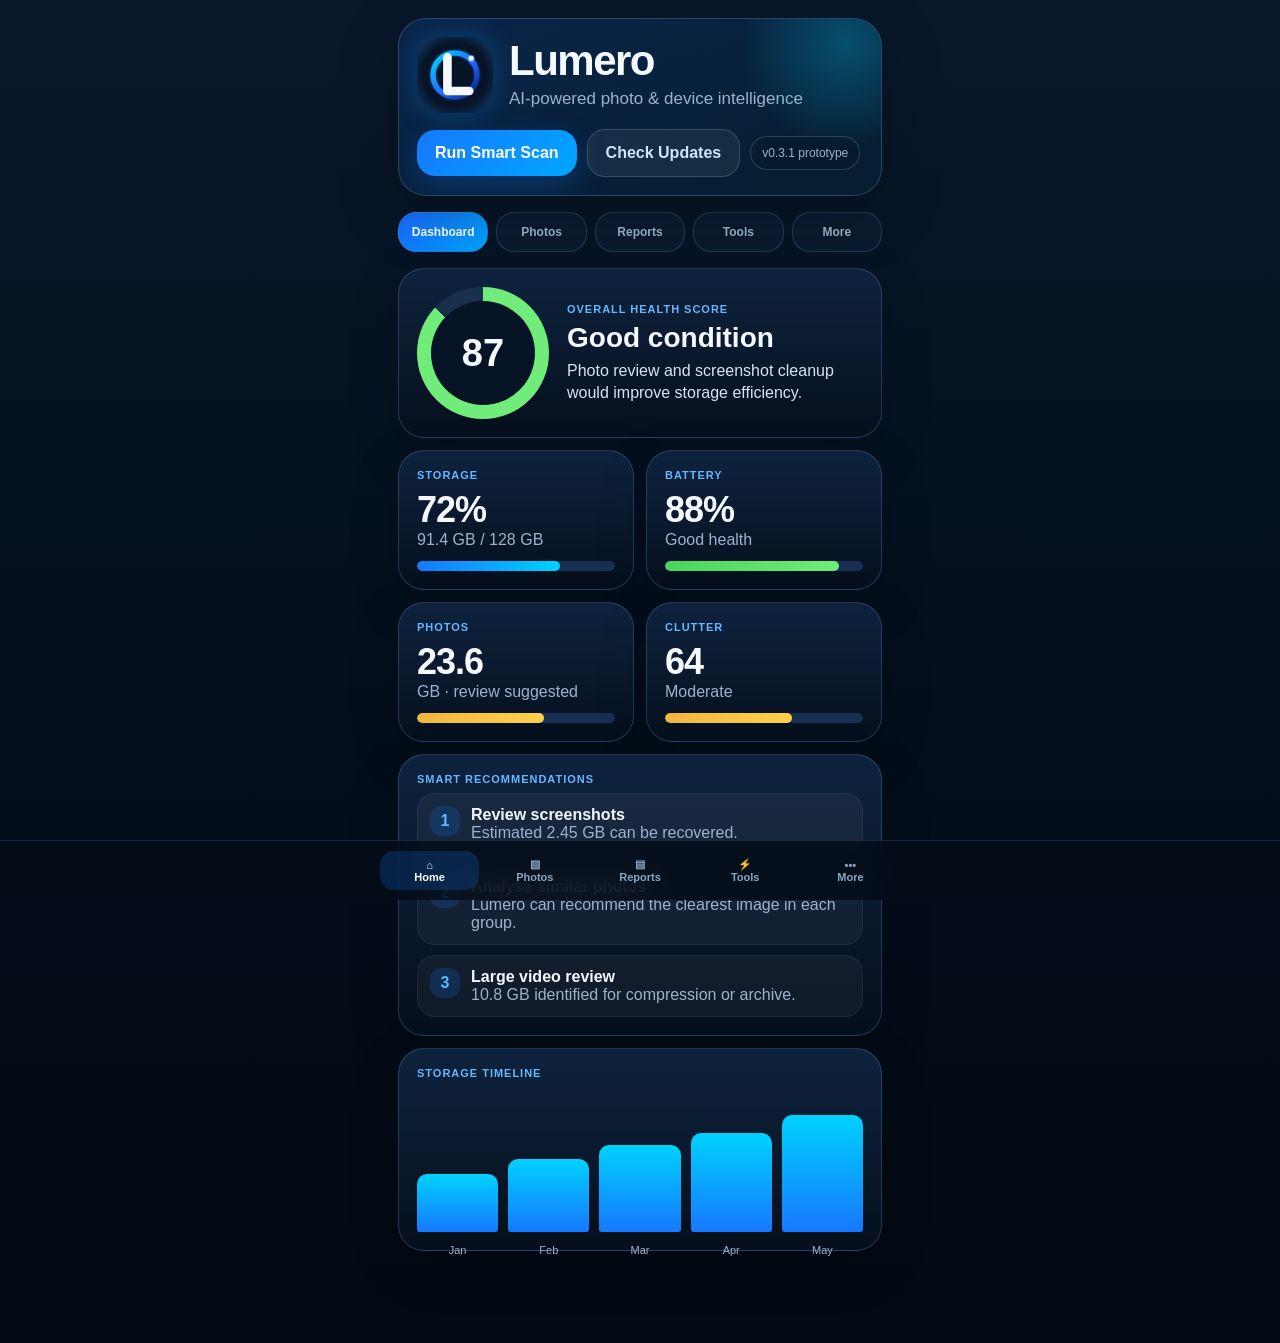
==== commit bbf6d129: "Add files via upload" ====
--- a/index.html
+++ b/index.html
@@ -3,12 +3,12 @@
 <head>
 <meta charset="utf-8">
 <meta name="viewport" content="width=device-width,initial-scale=1,viewport-fit=cover">
-<title>Lumero v0.3</title>
+<title>Lumero v0.3.1</title>
 <meta name="theme-color" content="#071426">
 <link rel="manifest" href="manifest.webmanifest">
 <link rel="icon" href="assets/lumero-icon.svg">
 <link rel="apple-touch-icon" href="assets/lumero-icon.svg">
-<link rel="stylesheet" href="styles.css">
+<link rel="stylesheet" href="styles.css?v=0.3.1">
 </head>
 <body>
 <div class="app">
@@ -20,7 +20,7 @@
     <div class="hero-actions">
       <button class="btn runScan">Run Smart Scan</button>
       <button class="btn secondary" id="checkUpdate">Check Updates</button>
-      <span class="version-pill">v0.3 prototype</span>
+      <span class="version-pill">v0.3.1 prototype</span>
     </div>
   </header>
 
@@ -101,7 +101,7 @@
     <section id="more" class="section">
       <div class="card full">
         <div class="kicker">System</div>
-        <div class="report-row"><div><strong>Version</strong><br><span class="muted">Lumero v0.3 prototype</span></div><span class="version-pill">0.3.0</span></div>
+        <div class="report-row"><div><strong>Version</strong><br><span class="muted">Lumero v0.3.1 prototype</span></div><span class="version-pill">0.3.0</span></div>
         <div class="report-row"><div><strong>Scans completed</strong><br><span class="muted">Stored locally on this device</span></div><strong id="scanCount">0</strong></div>
         <div class="report-row"><div><strong>Last scan</strong><br><span class="muted" id="lastScan">Not scanned yet</span></div></div>
         <div class="update-box" id="updateStatus"><strong>Update checker ready</strong><br><span class="muted">Tap Check Updates above.</span></div>
@@ -120,6 +120,6 @@
 
 <div id="scanOverlay" class="scan-overlay"><div class="scan-modal"><div class="scan-orb"></div><h2>Smart Scan Running</h2><p class="muted" id="scanText">Checking photo patterns…</p></div></div>
 <div id="toast" class="toast"></div>
-<script src="app.js"></script>
+<script src="app.js?v=0.3.1"></script>
 </body>
 </html>
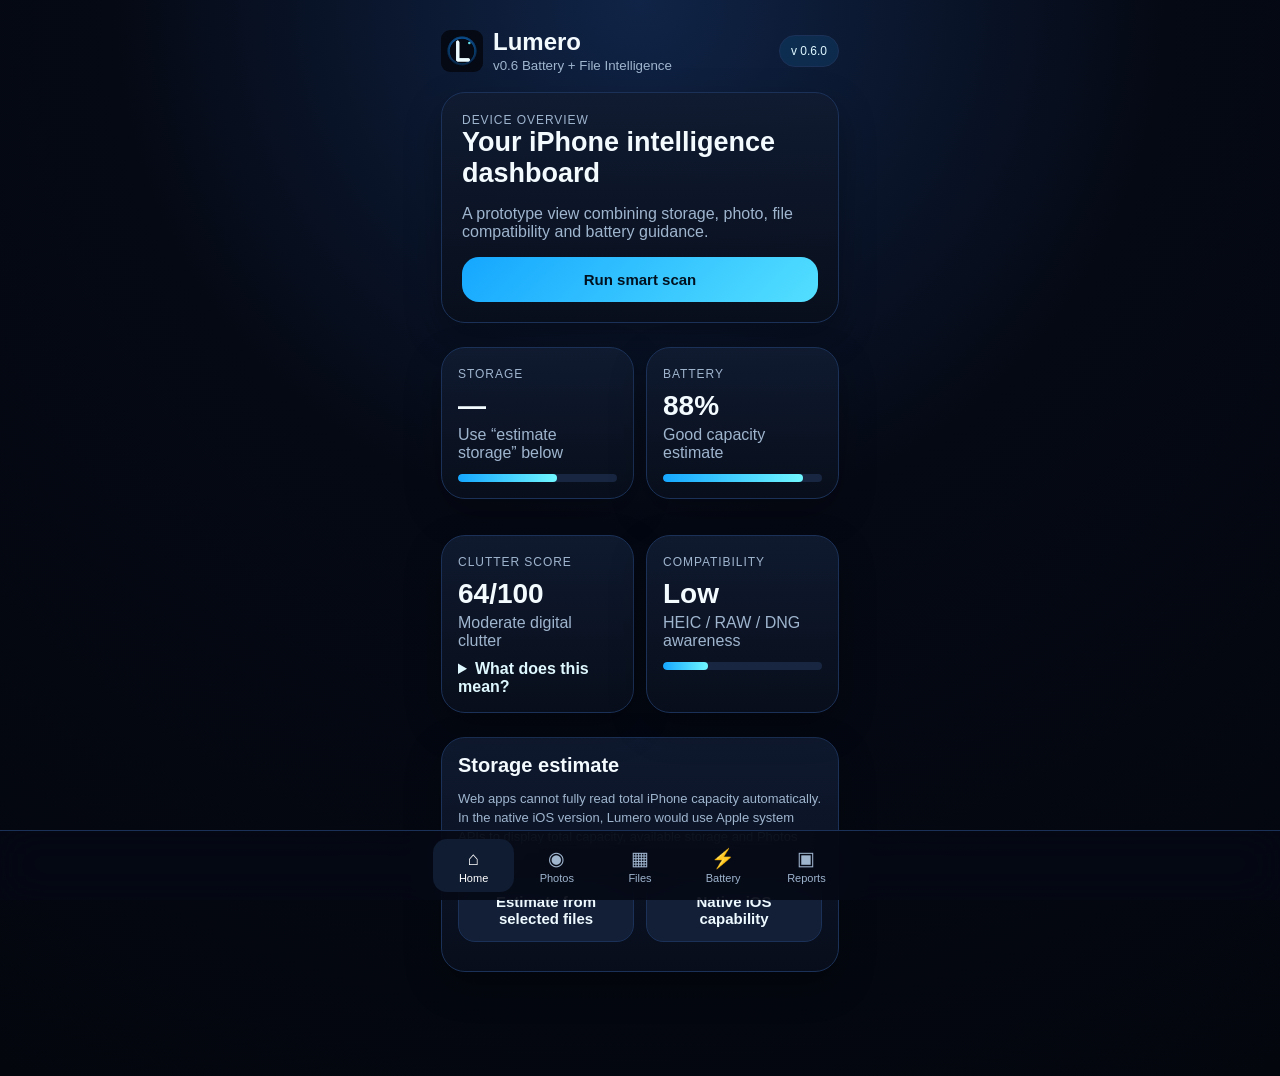
==== commit 96ad56fc: "Add files via upload" ====
--- a/index.html
+++ b/index.html
@@ -3,123 +3,79 @@
 <head>
 <meta charset="utf-8">
 <meta name="viewport" content="width=device-width,initial-scale=1,viewport-fit=cover">
-<title>Lumero v0.3.1</title>
-<meta name="theme-color" content="#071426">
-<link rel="manifest" href="manifest.webmanifest">
+<title>Lumero v0.6</title>
+<link rel="manifest" href="manifest.json">
 <link rel="icon" href="assets/lumero-icon.svg">
 <link rel="apple-touch-icon" href="assets/lumero-icon.svg">
-<link rel="stylesheet" href="styles.css?v=0.3.1">
+<meta name="theme-color" content="#07162d">
+<style>
+:root{--bg:#050914;--panel:#0b1222;--panel2:#101b31;--line:#1b3157;--blue:#15a7ff;--cyan:#70f7ff;--text:#f4fbff;--muted:#9fb5ce;--green:#37e6a5;--amber:#ffd166;--red:#ff6b6b}
+*{box-sizing:border-box} body{margin:0;background:radial-gradient(circle at top,#102447 0,#050914 42%,#03060d 100%);font-family:-apple-system,BlinkMacSystemFont,"Segoe UI",Roboto,Arial,sans-serif;color:var(--text);min-height:100vh}
+#splash{position:fixed;inset:0;z-index:50;display:flex;align-items:center;justify-content:center;background:#050914;transition:opacity 1.1s ease,visibility 1.1s ease}
+#splash.hide{opacity:0;visibility:hidden}.splashbox{text-align:center;animation:rise .9s ease}.splashbox img{width:112px;filter:drop-shadow(0 0 28px #15a7ff)}.splashbox h1{font-size:42px;margin:18px 0 6px}.splashbox p{color:var(--muted);margin:0}@keyframes rise{from{transform:translateY(16px);opacity:0}to{transform:translateY(0);opacity:1}}
+.app{max-width:430px;margin:0 auto;min-height:100vh;padding:18px 16px 92px}.top{display:flex;align-items:center;justify-content:space-between;margin:10px 0 18px}.brand{display:flex;align-items:center;gap:10px}.brand img{width:42px}.brand h1{font-size:24px;margin:0}.brand small{color:var(--muted)}.pill{border:1px solid var(--line);background:rgba(21,167,255,.12);padding:8px 11px;border-radius:999px;font-size:12px;color:#dff8ff}
+.card{background:linear-gradient(180deg,rgba(16,27,49,.94),rgba(8,14,27,.94));border:1px solid var(--line);border-radius:24px;padding:16px;margin:12px 0;box-shadow:0 14px 36px rgba(0,0,0,.28)}.hero{padding:20px}.hero h2{font-size:27px;margin:0 0 6px}.muted{color:var(--muted)}.grid2{display:grid;grid-template-columns:1fr 1fr;gap:12px}.metric{min-height:122px}.metric b{display:block;font-size:28px;margin:8px 0 4px}.label{font-size:12px;color:var(--muted);text-transform:uppercase;letter-spacing:.08em}.bar{height:8px;background:#182641;border-radius:999px;overflow:hidden;margin-top:12px}.bar span{display:block;height:100%;background:linear-gradient(90deg,var(--blue),var(--cyan));border-radius:999px}.btn{width:100%;border:0;border-radius:17px;padding:14px 16px;background:linear-gradient(135deg,var(--blue),#53dfff);color:#02111f;font-weight:800;font-size:15px}.btn.secondary{background:#121f37;color:#eefaff;border:1px solid var(--line)}.nav{position:fixed;bottom:0;left:0;right:0;background:rgba(5,9,20,.86);backdrop-filter:blur(18px);border-top:1px solid var(--line);display:flex;justify-content:center}.nav-inner{max-width:430px;width:100%;display:grid;grid-template-columns:repeat(5,1fr);gap:2px;padding:8px 8px max(8px,env(safe-area-inset-bottom))}.nav button{background:transparent;color:var(--muted);border:0;border-radius:14px;padding:8px 2px;font-size:11px}.nav button.active{color:#fff;background:#101c32}.nav .ico{display:block;font-size:19px;margin-bottom:2px}.screen{display:none}.screen.active{display:block}.row{display:flex;justify-content:space-between;gap:12px;align-items:center;border-top:1px solid rgba(255,255,255,.07);padding:12px 0}.row:first-child{border-top:0}.tag{font-size:12px;padding:5px 9px;border-radius:999px;border:1px solid var(--line);color:#cbefff}.risk-low{color:var(--green)}.risk-med{color:var(--amber)}.risk-high{color:var(--red)}details{margin-top:10px}summary{cursor:pointer;color:#dff8ff;font-weight:700}.photo-upload{border:1px dashed #2b568a;border-radius:22px;padding:16px;text-align:center;background:rgba(21,167,255,.06)}input[type=file]{width:100%;margin:12px 0;color:#cdefff}.thumbs{display:grid;grid-template-columns:repeat(3,1fr);gap:8px;margin-top:12px}.thumb{background:#0c1425;border:1px solid var(--line);border-radius:14px;padding:8px;font-size:11px;overflow:hidden}.thumb img{width:100%;height:70px;object-fit:cover;border-radius:10px}.notice{font-size:13px;line-height:1.45;color:#c6d7e8}.scanline{height:3px;background:linear-gradient(90deg,transparent,var(--cyan),transparent);border-radius:10px;animation:scan 1.6s infinite}@keyframes scan{0%{transform:translateX(-100%)}100%{transform:translateX(100%)}}.divider{height:1px;background:rgba(255,255,255,.08);margin:14px 0}.small{font-size:12px}.kpi{font-size:36px;font-weight:900;letter-spacing:-.04em}.title{font-size:20px;margin:0 0 8px}.subtle{font-size:13px;color:var(--muted);line-height:1.45}
+</style>
 </head>
 <body>
-<div class="app">
-  <header class="hero">
-    <div class="brand">
-      <img class="logo" src="assets/lumero-icon.svg" alt="Lumero">
-      <div><h1>Lumero</h1><p>AI-powered photo & device intelligence</p></div>
-    </div>
-    <div class="hero-actions">
-      <button class="btn runScan">Run Smart Scan</button>
-      <button class="btn secondary" id="checkUpdate">Check Updates</button>
-      <span class="version-pill">v0.3.1 prototype</span>
-    </div>
-  </header>
+<div id="splash"><div class="splashbox"><img src="assets/lumero-icon.svg" alt=""><h1>Lumero</h1><p>Understand. Optimise. Preserve.</p></div></div>
+<main class="app">
+<header class="top"><div class="brand"><img src="assets/lumero-icon.svg" alt=""><div><h1>Lumero</h1><small>v0.6 Battery + File Intelligence</small></div></div><span class="pill" id="updatePill">Up to date</span></header>
 
-  <nav class="nav">
-    <button class="tabbtn active" data-tab="dashboard">Dashboard</button>
-    <button class="tabbtn" data-tab="photos">Photos</button>
-    <button class="tabbtn" data-tab="reports">Reports</button>
-    <button class="tabbtn" data-tab="tools">Tools</button>
-    <button class="tabbtn" data-tab="more">More</button>
-  </nav>
+<section id="dashboard" class="screen active">
+<div class="card hero"><div class="label">Device overview</div><h2>Your iPhone intelligence dashboard</h2><p class="muted">A prototype view combining storage, photo, file compatibility and battery guidance.</p><button class="btn" onclick="runScan()">Run smart scan</button><div id="scanAnim" style="display:none;margin-top:14px;overflow:hidden"><div class="scanline"></div><p class="small muted">Analysing selected files and dashboard signals…</p></div></div>
+<div class="grid2">
+<div class="card metric"><span class="label">Storage</span><b id="storageUsed">—</b><span class="muted">Use “estimate storage” below</span><div class="bar"><span style="width:62%"></span></div></div>
+<div class="card metric"><span class="label">Battery</span><b>88%</b><span class="muted">Good capacity estimate</span><div class="bar"><span style="width:88%"></span></div></div>
+<div class="card metric"><span class="label">Clutter Score</span><b>64/100</b><span class="muted">Moderate digital clutter</span><details><summary>What does this mean?</summary><p class="notice">The clutter score estimates how much recoverable or review-worthy content may exist, including screenshots, duplicates, large videos, RAW files, compatibility-risk formats and unused downloads. A lower score is better.</p></details></div>
+<div class="card metric"><span class="label">Compatibility</span><b id="riskScore">Low</b><span class="muted">HEIC / RAW / DNG awareness</span><div class="bar"><span id="riskBar" style="width:28%"></span></div></div>
+</div>
+<div class="card"><h3 class="title">Storage estimate</h3><p class="subtle">Web apps cannot fully read total iPhone capacity automatically. In the native iOS version, Lumero would use Apple system APIs to display total capacity, available storage and Photos storage.</p><div class="grid2"><button class="btn secondary" onclick="estimateStorage()">Estimate from selected files</button><button class="btn secondary" onclick="showNativeNote()">Native iOS capability</button></div><p id="storageNote" class="notice"></p></div>
+</section>
 
-  <main>
-    <section id="dashboard" class="section active">
-      <div class="dashboard-grid">
-        <div class="card full">
-          <div class="ring-wrap">
-            <div class="ring" style="--score:87"><span>87</span></div>
-            <div class="score-detail">
-              <div class="kicker">Overall health score</div>
-              <h2>Good condition</h2>
-              <p>Photo review and screenshot cleanup would improve storage efficiency.</p>
-            </div>
-          </div>
-        </div>
-        <div class="card mini"><div class="kicker">Storage</div><div class="big">72%</div><div class="muted">91.4 GB / 128 GB</div><div class="progress"><i style="width:72%"></i></div></div>
-        <div class="card mini"><div class="kicker">Battery</div><div class="big">88%</div><div class="muted">Good health</div><div class="progress green"><i style="width:88%"></i></div></div>
-        <div class="card mini"><div class="kicker">Photos</div><div class="big">23.6</div><div class="muted">GB · review suggested</div><div class="progress amber"><i style="width:64%"></i></div></div>
-        <div class="card mini"><div class="kicker">Clutter</div><div class="big">64</div><div class="muted">Moderate</div><div class="progress amber"><i style="width:64%"></i></div></div>
-        <div class="card full">
-          <div class="kicker">Smart recommendations</div>
-          <div class="insight-list">
-            <div class="insight"><span class="badge">1</span><div><strong>Review screenshots</strong><br><span class="muted">Estimated 2.45 GB can be recovered.</span></div></div>
-            <div class="insight"><span class="badge">2</span><div><strong>Analyse similar photos</strong><br><span class="muted">Lumero can recommend the clearest image in each group.</span></div></div>
-            <div class="insight"><span class="badge">3</span><div><strong>Large video review</strong><br><span class="muted">10.8 GB identified for compression or archive.</span></div></div>
-          </div>
-        </div>
-        <div class="card full">
-          <div class="kicker">Storage timeline</div>
-          <div class="chart"><div class="bar" style="height:45%" data-label="Jan"></div><div class="bar" style="height:56%" data-label="Feb"></div><div class="bar" style="height:67%" data-label="Mar"></div><div class="bar" style="height:76%" data-label="Apr"></div><div class="bar" style="height:90%" data-label="May"></div></div>
-        </div>
-      </div>
-    </section>
+<section id="photos" class="screen">
+<div class="card"><h2 class="title">Photo Intelligence</h2><p class="subtle">Upload sample files to test Lumero’s web prototype. The native app would scan the Photos library directly with permission.</p><div class="photo-upload"><b>Select sample photos/videos/files</b><input id="fileInput" type="file" multiple accept="image/*,video/*,.dng,.heic,.heif,.raw,.cr2,.nef,.arw,.orf,.rw2,.raf" onchange="analyseFiles(this.files)"><span class="small muted">Supports HEIC/HEIF, JPEG, PNG, DNG/RAW, MOV/MP4 where browser allows.</span></div><div id="thumbs" class="thumbs"></div></div>
+<div class="card"><h3 class="title">Professional photo checks</h3><div class="row"><div><b>Best image candidate</b><p class="subtle">Ranks selected images by visible sharpness and file quality signals.</p></div><span class="tag">Quality</span></div><div class="row"><div><b>Similar image review</b><p class="subtle">Groups visually related images for careful review before deletion.</p></div><span class="tag">Review</span></div><div class="row"><div><b>Soft / blurred image detection</b><p class="subtle">Flags likely camera shake, missed focus or low-detail captures.</p></div><span class="tag">Focus</span></div></div>
+</section>
 
-    <section id="photos" class="section">
-      <div class="card full upload-zone">
-        <div class="kicker">Local photo test</div>
-        <h2>Upload a few test photos</h2>
-        <p class="muted">v0.3 can simulate local best-shot scoring in the browser. Images are not uploaded anywhere.</p>
-        <input id="photoInput" type="file" accept="image/*" multiple>
-      </div>
-      <div id="photoResults" class="photos-grid" style="margin-top:12px">
-        <div class="photo-card"><div class="photo-swatch">🏆</div><div><strong>Best Shot</strong><br><span class="muted">Compare sharpness and quality.</span></div></div>
-        <div class="photo-card"><div class="photo-swatch">🖼️</div><div><strong>Similar Photos</strong><br><span class="muted">Group likely duplicates.</span></div></div>
-        <div class="photo-card"><div class="photo-swatch">⚠️</div><div><strong>Blurry</strong><br><span class="muted">Flag images to review.</span></div></div>
-        <div class="photo-card"><div class="photo-swatch">📱</div><div><strong>Screenshots</strong><br><span class="muted">Quick cleanup category.</span></div></div>
-      </div>
-    </section>
+<section id="files" class="screen">
+<div class="card"><h2 class="title">File Type Intelligence</h2><p class="subtle">Detects file types that affect storage, sharing and compatibility.</p><div id="fileBreakdown"></div></div>
+<div class="card"><h3 class="title">HEIC / HEIF compatibility</h3><p class="notice">HEIC is efficient and modern, but some Windows PCs, older software and mixed workflows may require HEIF/HEVC extensions or JPEG conversion.</p><div class="row"><div><b>Windows compatibility mode</b><p class="subtle">For maximum compatibility, iPhone users can use Settings › Camera › Formats › Most Compatible.</p></div><span class="tag risk-med">Guidance</span></div></div>
+<div class="card"><h3 class="title">RAW / DNG intelligence</h3><p class="notice">DNG, Apple ProRAW and camera RAW files can use significant storage. Lumero can identify RAW-heavy areas and suggest archiving rather than deleting.</p></div>
+</section>
 
-    <section id="reports" class="section">
-      <div class="card full">
-        <div class="kicker">Reports</div>
-        <div class="report-row"><div><strong>Device Health Report</strong><br><span class="muted">Storage, battery and ageing overview</span></div><div class="circle-small">87</div></div>
-        <div class="report-row"><div><strong>Photo Intelligence Report</strong><br><span class="muted">Best shots, blurry images and duplicates</span></div><div class="circle-small">78</div></div>
-        <div class="report-row"><div><strong>Digital Clutter Report</strong><br><span class="muted">Screenshots, large files and app clutter</span></div><div class="circle-small">64</div></div>
-        <button class="btn" onclick="toast('Report export simulation complete.')">Generate Report</button>
-      </div>
-    </section>
+<section id="battery" class="screen">
+<div class="card"><h2 class="title">Battery Intelligence</h2><div class="kpi">88%</div><p class="subtle">Battery health guidance panel. Exact cycle count is generally not exposed to normal web apps or standard third-party iOS apps.</p></div>
+<div class="card"><h3 class="title">Recommended actions</h3><div class="row"><div><b>Enable Optimised Battery Charging</b><p class="subtle">Your iPhone can learn your daily charging routine and delay charging past 80% until you need it. This helps reduce time spent at 100%, which can slow battery ageing.</p><p class="small muted">Go to: Settings › Battery › Charging.</p></div><span class="tag risk-low">Important</span></div><div class="row"><div><b>Avoid unnecessary heat</b><p class="subtle">Heat is one of the main factors that accelerates battery ageing. Remove thick cases if the phone gets warm while charging.</p></div><span class="tag">Tip</span></div><div class="row"><div><b>Battery cycle count</b><p class="subtle">Lumero can explain this limitation. A future native version may show model-dependent battery information where Apple allows it.</p></div><span class="tag risk-med">Limited</span></div></div>
+</section>
 
-    <section id="tools" class="section">
-      <div class="tools-grid">
-        <div class="card tool"><div class="kicker">Emergency</div><div class="big">15.6</div><div class="muted">GB potential recovery</div><button class="btn runScan" style="margin-top:14px">Scan</button></div>
-        <div class="card tool"><div class="kicker">Large videos</div><div class="big">10.8</div><div class="muted">GB to review</div></div>
-        <div class="card tool"><div class="kicker">Screenshots</div><div class="big">2.45</div><div class="muted">GB estimated</div></div>
-        <div class="card tool"><div class="kicker">Duplicates</div><div class="big">3.12</div><div class="muted">GB found</div></div>
-      </div>
-    </section>
+<section id="reports" class="screen">
+<div class="card"><h2 class="title">Reports</h2><p class="subtle">Generate a simple prototype report based on selected files and current dashboard data.</p><button class="btn" onclick="makeReport()">Generate report</button><div id="reportBox" class="notice" style="margin-top:14px"></div></div>
+</section>
+</main>
 
-    <section id="more" class="section">
-      <div class="card full">
-        <div class="kicker">System</div>
-        <div class="report-row"><div><strong>Version</strong><br><span class="muted">Lumero v0.3.1 prototype</span></div><span class="version-pill">0.3.0</span></div>
-        <div class="report-row"><div><strong>Scans completed</strong><br><span class="muted">Stored locally on this device</span></div><strong id="scanCount">0</strong></div>
-        <div class="report-row"><div><strong>Last scan</strong><br><span class="muted" id="lastScan">Not scanned yet</span></div></div>
-        <div class="update-box" id="updateStatus"><strong>Update checker ready</strong><br><span class="muted">Tap Check Updates above.</span></div>
-      </div>
-      <div class="card full" style="margin-top:12px">
-        <div class="kicker">Privacy first</div>
-        <p>All prototype analysis happens locally in the browser. A native iOS version would use Apple Photos and Vision frameworks for on-device analysis.</p>
-      </div>
-    </section>
-  </main>
-</div>
+<nav class="nav"><div class="nav-inner">
+<button class="active" onclick="go('dashboard',this)"><span class="ico">⌂</span>Home</button>
+<button onclick="go('photos',this)"><span class="ico">◉</span>Photos</button>
+<button onclick="go('files',this)"><span class="ico">▦</span>Files</button>
+<button onclick="go('battery',this)"><span class="ico">⚡</span>Battery</button>
+<button onclick="go('reports',this)"><span class="ico">▣</span>Reports</button>
+</div></nav>
 
-<div class="bottom-nav"><div class="bottom-nav-inner">
-  <button data-tab="dashboard" class="active">⌂<br>Home</button><button data-tab="photos">▧<br>Photos</button><button data-tab="reports">▤<br>Reports</button><button data-tab="tools">⚡<br>Tools</button><button data-tab="more">•••<br>More</button>
-</div></div>
-
-<div id="scanOverlay" class="scan-overlay"><div class="scan-modal"><div class="scan-orb"></div><h2>Smart Scan Running</h2><p class="muted" id="scanText">Checking photo patterns…</p></div></div>
-<div id="toast" class="toast"></div>
-<script src="app.js?v=0.3.1"></script>
+<script>
+let selectedStats={count:0,total:0,types:{}};
+window.addEventListener('load',()=>{setTimeout(()=>document.getElementById('splash').classList.add('hide'),1200); if('serviceWorker' in navigator){navigator.serviceWorker.register('./service-worker.js').catch(()=>{});} checkVersion();});
+function go(id,btn){document.querySelectorAll('.screen').forEach(s=>s.classList.remove('active'));document.getElementById(id).classList.add('active');document.querySelectorAll('.nav button').forEach(b=>b.classList.remove('active'));btn.classList.add('active');}
+function runScan(){let a=document.getElementById('scanAnim');a.style.display='block';setTimeout(()=>a.style.display='none',1800);}
+async function checkVersion(){try{const r=await fetch('version.json?x='+Date.now());const v=await r.json();document.getElementById('updatePill').textContent='v '+v.version;}catch(e){}}
+function ext(name){return (name.split('.').pop()||'').toLowerCase();}
+function typeLabel(file){let e=ext(file.name), t=file.type||''; if(['heic','heif'].includes(e))return 'HEIC/HEIF'; if(['dng','raw','cr2','nef','arw','orf','rw2','raf'].includes(e))return 'RAW/DNG'; if(t.startsWith('video/')||['mov','mp4','m4v'].includes(e))return 'Video'; if(['jpg','jpeg'].includes(e))return 'JPEG'; if(['png'].includes(e))return 'PNG'; if(t.startsWith('image/'))return 'Image'; return 'Other';}
+function fmt(bytes){if(!bytes)return '0 MB'; const gb=bytes/1024/1024/1024; if(gb>=1)return gb.toFixed(2)+' GB'; return (bytes/1024/1024).toFixed(1)+' MB';}
+function analyseFiles(files){selectedStats={count:files.length,total:0,types:{}}; const thumbs=document.getElementById('thumbs'); thumbs.innerHTML=''; [...files].forEach((f,i)=>{let label=typeLabel(f); selectedStats.total+=f.size||0; selectedStats.types[label]=(selectedStats.types[label]||0)+(f.size||0); const d=document.createElement('div'); d.className='thumb'; if(f.type.startsWith('image/') && !['HEIC/HEIF','RAW/DNG'].includes(label)){const img=document.createElement('img'); img.src=URL.createObjectURL(f); d.appendChild(img);} d.innerHTML += `<b>${label}</b><br><span class="muted">${fmt(f.size)}</span>`; thumbs.appendChild(d);}); updateBreakdown(); estimateStorage();}
+function updateBreakdown(){const box=document.getElementById('fileBreakdown'); const entries=Object.entries(selectedStats.types); if(!entries.length){box.innerHTML='<p class="notice">No files selected yet. Use the Photos tab to test file type detection.</p>'; return;} box.innerHTML=entries.map(([k,b])=>{let risk=k==='HEIC/HEIF'||k==='RAW/DNG'?'risk-med':'risk-low'; return `<div class="row"><div><b>${k}</b><p class="subtle">${fmt(b)} detected in selected sample.</p></div><span class="tag ${risk}">${k==='RAW/DNG'?'Storage heavy':k==='HEIC/HEIF'?'Compatibility':'OK'}</span></div>`}).join(''); const risky=entries.some(([k])=>k==='HEIC/HEIF'||k==='RAW/DNG'); document.getElementById('riskScore').textContent=risky?'Moderate':'Low'; document.getElementById('riskBar').style.width=risky?'58%':'28%';}
+function estimateStorage(){document.getElementById('storageUsed').textContent=selectedStats.total?fmt(selectedStats.total):'Sample';document.getElementById('storageNote').textContent=selectedStats.total?`Selected sample files use ${fmt(selectedStats.total)}. Native Lumero would compare this against the full iPhone capacity and Photos library usage.`:'Select files in the Photos tab to estimate sample storage usage.';}
+function showNativeNote(){document.getElementById('storageNote').textContent='In the native iOS build, Lumero can read available device storage and estimate Photos library storage after the user grants Photos access.';}
+function makeReport(){const types=Object.keys(selectedStats.types).length?Object.entries(selectedStats.types).map(([k,b])=>`${k}: ${fmt(b)}`).join('<br>'):'No sample files selected.'; document.getElementById('reportBox').innerHTML=`<b>Lumero v0.6 Prototype Report</b><br><br>Battery guidance: Optimised Battery Charging recommended.<br>Clutter score: 64/100, moderate review required.<br>Selected file storage: ${fmt(selectedStats.total)}<br><br>${types}`;}
+</script>
 </body>
 </html>
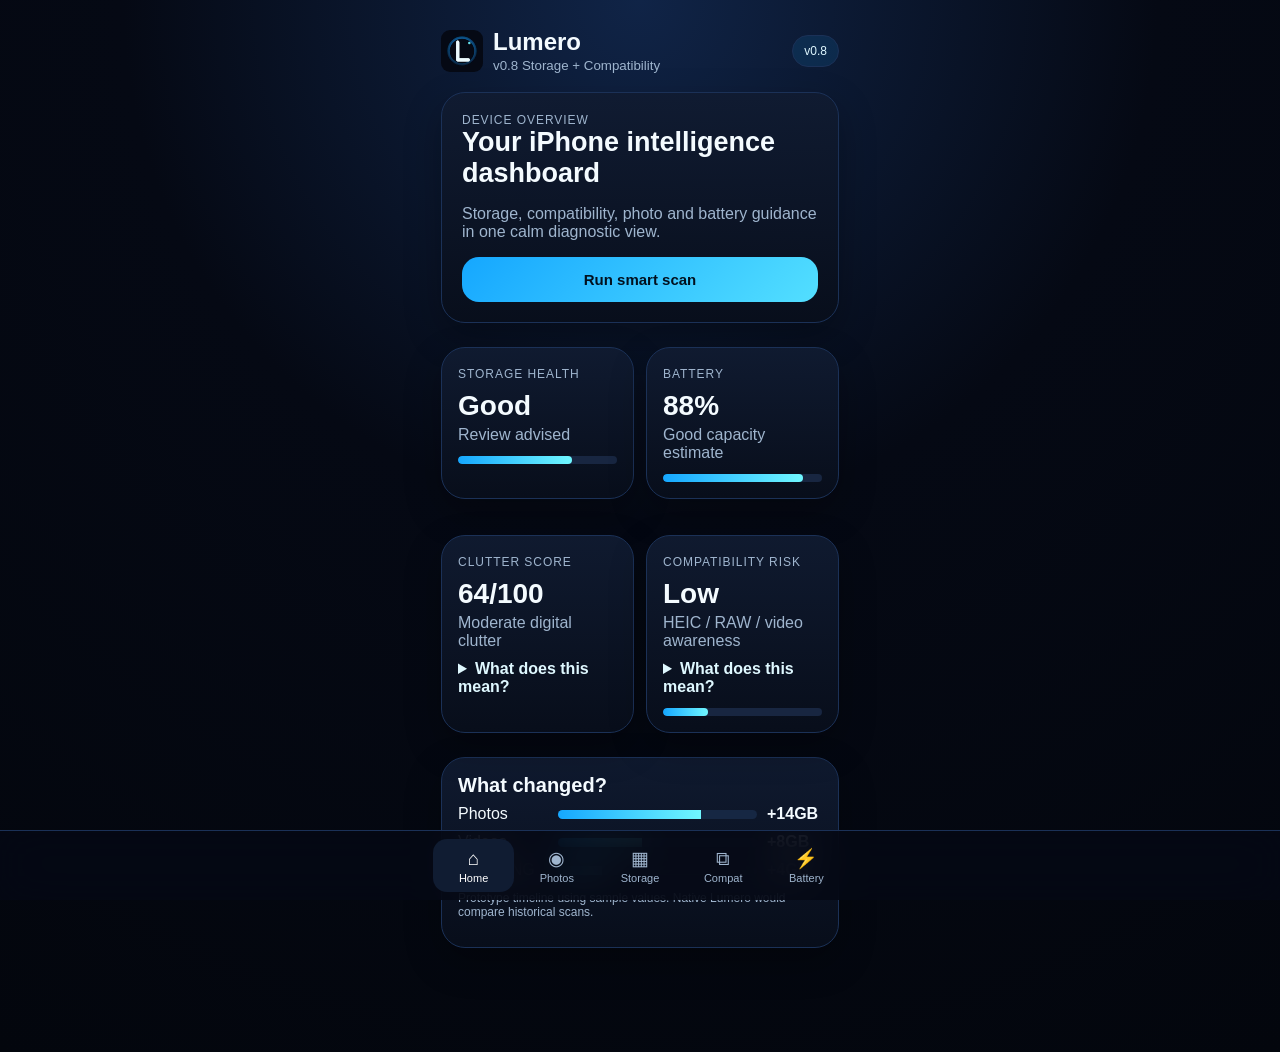
==== commit 013a2405: "Add files via upload" ====
--- a/index.html
+++ b/index.html
@@ -3,79 +3,78 @@
 <head>
 <meta charset="utf-8">
 <meta name="viewport" content="width=device-width,initial-scale=1,viewport-fit=cover">
-<title>Lumero v0.6</title>
+<title>Lumero v0.8</title>
 <link rel="manifest" href="manifest.json">
 <link rel="icon" href="assets/lumero-icon.svg">
 <link rel="apple-touch-icon" href="assets/lumero-icon.svg">
 <meta name="theme-color" content="#07162d">
 <style>
 :root{--bg:#050914;--panel:#0b1222;--panel2:#101b31;--line:#1b3157;--blue:#15a7ff;--cyan:#70f7ff;--text:#f4fbff;--muted:#9fb5ce;--green:#37e6a5;--amber:#ffd166;--red:#ff6b6b}
-*{box-sizing:border-box} body{margin:0;background:radial-gradient(circle at top,#102447 0,#050914 42%,#03060d 100%);font-family:-apple-system,BlinkMacSystemFont,"Segoe UI",Roboto,Arial,sans-serif;color:var(--text);min-height:100vh}
-#splash{position:fixed;inset:0;z-index:50;display:flex;align-items:center;justify-content:center;background:#050914;transition:opacity 1.1s ease,visibility 1.1s ease}
-#splash.hide{opacity:0;visibility:hidden}.splashbox{text-align:center;animation:rise .9s ease}.splashbox img{width:112px;filter:drop-shadow(0 0 28px #15a7ff)}.splashbox h1{font-size:42px;margin:18px 0 6px}.splashbox p{color:var(--muted);margin:0}@keyframes rise{from{transform:translateY(16px);opacity:0}to{transform:translateY(0);opacity:1}}
+*{box-sizing:border-box}body{margin:0;background:radial-gradient(circle at top,#102447 0,#050914 42%,#03060d 100%);font-family:-apple-system,BlinkMacSystemFont,"Segoe UI",Roboto,Arial,sans-serif;color:var(--text);min-height:100vh}
+#splash{position:fixed;inset:0;z-index:50;display:flex;align-items:center;justify-content:center;background:#050914;transition:opacity 1.1s ease,visibility 1.1s ease}#splash.hide{opacity:0;visibility:hidden}.splashbox{text-align:center;animation:rise .9s ease}.splashbox img{width:112px;filter:drop-shadow(0 0 28px #15a7ff)}.splashbox h1{font-size:42px;margin:18px 0 6px}.splashbox p{color:var(--muted);margin:0}@keyframes rise{from{transform:translateY(16px);opacity:0}to{transform:translateY(0);opacity:1}}
 .app{max-width:430px;margin:0 auto;min-height:100vh;padding:18px 16px 92px}.top{display:flex;align-items:center;justify-content:space-between;margin:10px 0 18px}.brand{display:flex;align-items:center;gap:10px}.brand img{width:42px}.brand h1{font-size:24px;margin:0}.brand small{color:var(--muted)}.pill{border:1px solid var(--line);background:rgba(21,167,255,.12);padding:8px 11px;border-radius:999px;font-size:12px;color:#dff8ff}
-.card{background:linear-gradient(180deg,rgba(16,27,49,.94),rgba(8,14,27,.94));border:1px solid var(--line);border-radius:24px;padding:16px;margin:12px 0;box-shadow:0 14px 36px rgba(0,0,0,.28)}.hero{padding:20px}.hero h2{font-size:27px;margin:0 0 6px}.muted{color:var(--muted)}.grid2{display:grid;grid-template-columns:1fr 1fr;gap:12px}.metric{min-height:122px}.metric b{display:block;font-size:28px;margin:8px 0 4px}.label{font-size:12px;color:var(--muted);text-transform:uppercase;letter-spacing:.08em}.bar{height:8px;background:#182641;border-radius:999px;overflow:hidden;margin-top:12px}.bar span{display:block;height:100%;background:linear-gradient(90deg,var(--blue),var(--cyan));border-radius:999px}.btn{width:100%;border:0;border-radius:17px;padding:14px 16px;background:linear-gradient(135deg,var(--blue),#53dfff);color:#02111f;font-weight:800;font-size:15px}.btn.secondary{background:#121f37;color:#eefaff;border:1px solid var(--line)}.nav{position:fixed;bottom:0;left:0;right:0;background:rgba(5,9,20,.86);backdrop-filter:blur(18px);border-top:1px solid var(--line);display:flex;justify-content:center}.nav-inner{max-width:430px;width:100%;display:grid;grid-template-columns:repeat(5,1fr);gap:2px;padding:8px 8px max(8px,env(safe-area-inset-bottom))}.nav button{background:transparent;color:var(--muted);border:0;border-radius:14px;padding:8px 2px;font-size:11px}.nav button.active{color:#fff;background:#101c32}.nav .ico{display:block;font-size:19px;margin-bottom:2px}.screen{display:none}.screen.active{display:block}.row{display:flex;justify-content:space-between;gap:12px;align-items:center;border-top:1px solid rgba(255,255,255,.07);padding:12px 0}.row:first-child{border-top:0}.tag{font-size:12px;padding:5px 9px;border-radius:999px;border:1px solid var(--line);color:#cbefff}.risk-low{color:var(--green)}.risk-med{color:var(--amber)}.risk-high{color:var(--red)}details{margin-top:10px}summary{cursor:pointer;color:#dff8ff;font-weight:700}.photo-upload{border:1px dashed #2b568a;border-radius:22px;padding:16px;text-align:center;background:rgba(21,167,255,.06)}input[type=file]{width:100%;margin:12px 0;color:#cdefff}.thumbs{display:grid;grid-template-columns:repeat(3,1fr);gap:8px;margin-top:12px}.thumb{background:#0c1425;border:1px solid var(--line);border-radius:14px;padding:8px;font-size:11px;overflow:hidden}.thumb img{width:100%;height:70px;object-fit:cover;border-radius:10px}.notice{font-size:13px;line-height:1.45;color:#c6d7e8}.scanline{height:3px;background:linear-gradient(90deg,transparent,var(--cyan),transparent);border-radius:10px;animation:scan 1.6s infinite}@keyframes scan{0%{transform:translateX(-100%)}100%{transform:translateX(100%)}}.divider{height:1px;background:rgba(255,255,255,.08);margin:14px 0}.small{font-size:12px}.kpi{font-size:36px;font-weight:900;letter-spacing:-.04em}.title{font-size:20px;margin:0 0 8px}.subtle{font-size:13px;color:var(--muted);line-height:1.45}
+.card{background:linear-gradient(180deg,rgba(16,27,49,.94),rgba(8,14,27,.94));border:1px solid var(--line);border-radius:24px;padding:16px;margin:12px 0;box-shadow:0 14px 36px rgba(0,0,0,.28)}.hero{padding:20px}.hero h2{font-size:27px;margin:0 0 6px}.muted{color:var(--muted)}.grid2{display:grid;grid-template-columns:1fr 1fr;gap:12px}.metric{min-height:125px}.metric b{display:block;font-size:28px;margin:8px 0 4px}.label{font-size:12px;color:var(--muted);text-transform:uppercase;letter-spacing:.08em}.bar{height:8px;background:#182641;border-radius:999px;overflow:hidden;margin-top:12px}.bar span{display:block;height:100%;background:linear-gradient(90deg,var(--blue),var(--cyan));border-radius:999px}.btn{width:100%;border:0;border-radius:17px;padding:14px 16px;background:linear-gradient(135deg,var(--blue),#53dfff);color:#02111f;font-weight:800;font-size:15px}.btn.secondary{background:#121f37;color:#eefaff;border:1px solid var(--line)}
+.nav{position:fixed;bottom:0;left:0;right:0;background:rgba(5,9,20,.86);backdrop-filter:blur(18px);border-top:1px solid var(--line);display:flex;justify-content:center}.nav-inner{max-width:430px;width:100%;display:grid;grid-template-columns:repeat(5,1fr);gap:2px;padding:8px 8px max(8px,env(safe-area-inset-bottom))}.nav button{background:transparent;color:var(--muted);border:0;border-radius:14px;padding:8px 2px;font-size:11px}.nav button.active{color:#fff;background:#101c32}.nav .ico{display:block;font-size:19px;margin-bottom:2px}.screen{display:none}.screen.active{display:block}
+.row{display:flex;justify-content:space-between;gap:12px;align-items:center;border-top:1px solid rgba(255,255,255,.07);padding:12px 0}.row:first-child{border-top:0}.tag{font-size:12px;padding:5px 9px;border-radius:999px;border:1px solid var(--line);color:#cbefff;white-space:nowrap}.risk-low{color:var(--green)}.risk-med{color:var(--amber)}.risk-high{color:var(--red)}details{margin-top:10px}summary{cursor:pointer;color:#dff8ff;font-weight:700}.photo-upload{border:1px dashed #2b568a;border-radius:22px;padding:16px;text-align:center;background:rgba(21,167,255,.06)}input[type=file]{width:100%;margin:12px 0;color:#cdefff}.thumbs{display:grid;grid-template-columns:repeat(3,1fr);gap:8px;margin-top:12px}.thumb{background:#0c1425;border:1px solid var(--line);border-radius:14px;padding:8px;font-size:11px;overflow:hidden}.thumb img{width:100%;height:70px;object-fit:cover;border-radius:10px}.notice{font-size:13px;line-height:1.45;color:#c6d7e8}.scanline{height:3px;background:linear-gradient(90deg,transparent,var(--cyan),transparent);border-radius:10px;animation:scan 1.6s infinite}@keyframes scan{0%{transform:translateX(-100%)}100%{transform:translateX(100%)}}.small{font-size:12px}.kpi{font-size:36px;font-weight:900;letter-spacing:-.04em}.title{font-size:20px;margin:0 0 8px}.subtle{font-size:13px;color:var(--muted);line-height:1.45}.timeline{display:grid;gap:10px}.timeline .item{display:grid;grid-template-columns:90px 1fr 55px;gap:10px;align-items:center}.mini{height:9px;background:#162743;border-radius:999px;overflow:hidden}.mini span{height:100%;display:block;background:linear-gradient(90deg,#15a7ff,#70f7ff)}
 </style>
 </head>
 <body>
-<div id="splash"><div class="splashbox"><img src="assets/lumero-icon.svg" alt=""><h1>Lumero</h1><p>Understand. Optimise. Preserve.</p></div></div>
+<div id="splash"><div class="splashbox"><img src="assets/lumero-icon.svg"><h1>Lumero</h1><p>Understand. Optimise. Preserve.</p></div></div>
 <main class="app">
-<header class="top"><div class="brand"><img src="assets/lumero-icon.svg" alt=""><div><h1>Lumero</h1><small>v0.6 Battery + File Intelligence</small></div></div><span class="pill" id="updatePill">Up to date</span></header>
+<header class="top"><div class="brand"><img src="assets/lumero-icon.svg"><div><h1>Lumero</h1><small>v0.8 Storage + Compatibility</small></div></div><span class="pill" id="updatePill">v0.8</span></header>
 
 <section id="dashboard" class="screen active">
-<div class="card hero"><div class="label">Device overview</div><h2>Your iPhone intelligence dashboard</h2><p class="muted">A prototype view combining storage, photo, file compatibility and battery guidance.</p><button class="btn" onclick="runScan()">Run smart scan</button><div id="scanAnim" style="display:none;margin-top:14px;overflow:hidden"><div class="scanline"></div><p class="small muted">Analysing selected files and dashboard signals…</p></div></div>
+<div class="card hero"><div class="label">Device overview</div><h2>Your iPhone intelligence dashboard</h2><p class="muted">Storage, compatibility, photo and battery guidance in one calm diagnostic view.</p><button class="btn" onclick="runScan()">Run smart scan</button><div id="scanAnim" style="display:none;margin-top:14px;overflow:hidden"><div class="scanline"></div><p class="small muted">Analysing selected files and dashboard signals…</p></div></div>
 <div class="grid2">
-<div class="card metric"><span class="label">Storage</span><b id="storageUsed">—</b><span class="muted">Use “estimate storage” below</span><div class="bar"><span style="width:62%"></span></div></div>
+<div class="card metric"><span class="label">Storage Health</span><b>Good</b><span class="muted">Review advised</span><div class="bar"><span style="width:72%"></span></div></div>
 <div class="card metric"><span class="label">Battery</span><b>88%</b><span class="muted">Good capacity estimate</span><div class="bar"><span style="width:88%"></span></div></div>
-<div class="card metric"><span class="label">Clutter Score</span><b>64/100</b><span class="muted">Moderate digital clutter</span><details><summary>What does this mean?</summary><p class="notice">The clutter score estimates how much recoverable or review-worthy content may exist, including screenshots, duplicates, large videos, RAW files, compatibility-risk formats and unused downloads. A lower score is better.</p></details></div>
-<div class="card metric"><span class="label">Compatibility</span><b id="riskScore">Low</b><span class="muted">HEIC / RAW / DNG awareness</span><div class="bar"><span id="riskBar" style="width:28%"></span></div></div>
+<div class="card metric"><span class="label">Clutter Score</span><b>64/100</b><span class="muted">Moderate digital clutter</span><details><summary>What does this mean?</summary><p class="notice">The clutter score estimates recoverable or review-worthy content including screenshots, duplicates, large videos, RAW files, HEIC/compatibility-risk files and unused downloads. A lower score is better.</p></details></div>
+<div class="card metric"><span class="label">Compatibility Risk</span><b id="riskScore">Low</b><span class="muted">HEIC / RAW / video awareness</span><details><summary>What does this mean?</summary><p class="notice">This checks whether photo/video/file formats may cause problems when sharing, opening, importing or backing up, especially on Windows or older software.</p></details><div class="bar"><span id="riskBar" style="width:28%"></span></div></div>
 </div>
-<div class="card"><h3 class="title">Storage estimate</h3><p class="subtle">Web apps cannot fully read total iPhone capacity automatically. In the native iOS version, Lumero would use Apple system APIs to display total capacity, available storage and Photos storage.</p><div class="grid2"><button class="btn secondary" onclick="estimateStorage()">Estimate from selected files</button><button class="btn secondary" onclick="showNativeNote()">Native iOS capability</button></div><p id="storageNote" class="notice"></p></div>
+<div class="card"><h3 class="title">What changed?</h3><div class="timeline"><div class="item"><span>Photos</span><div class="mini"><span style="width:72%"></span></div><b>+14GB</b></div><div class="item"><span>Videos</span><div class="mini"><span style="width:42%"></span></div><b>+8GB</b></div><div class="item"><span>RAW/DNG</span><div class="mini"><span style="width:22%"></span></div><b>+4GB</b></div></div><p class="small muted">Prototype timeline using sample values. Native Lumero would compare historical scans.</p></div>
 </section>
 
 <section id="photos" class="screen">
 <div class="card"><h2 class="title">Photo Intelligence</h2><p class="subtle">Upload sample files to test Lumero’s web prototype. The native app would scan the Photos library directly with permission.</p><div class="photo-upload"><b>Select sample photos/videos/files</b><input id="fileInput" type="file" multiple accept="image/*,video/*,.dng,.heic,.heif,.raw,.cr2,.nef,.arw,.orf,.rw2,.raf" onchange="analyseFiles(this.files)"><span class="small muted">Supports HEIC/HEIF, JPEG, PNG, DNG/RAW, MOV/MP4 where browser allows.</span></div><div id="thumbs" class="thumbs"></div></div>
-<div class="card"><h3 class="title">Professional photo checks</h3><div class="row"><div><b>Best image candidate</b><p class="subtle">Ranks selected images by visible sharpness and file quality signals.</p></div><span class="tag">Quality</span></div><div class="row"><div><b>Similar image review</b><p class="subtle">Groups visually related images for careful review before deletion.</p></div><span class="tag">Review</span></div><div class="row"><div><b>Soft / blurred image detection</b><p class="subtle">Flags likely camera shake, missed focus or low-detail captures.</p></div><span class="tag">Focus</span></div></div>
+<div class="card"><h3 class="title">Professional photo checks</h3><div class="row"><div><b>Best image candidate</b><p class="subtle">Ranks selected images by visible sharpness and quality signals.</p></div><span class="tag">Quality</span></div><div class="row"><div><b>Similar image review</b><p class="subtle">Groups visually related images for careful review before deletion.</p></div><span class="tag">Review</span></div><div class="row"><div><b>Soft / blurred image detection</b><p class="subtle">Flags likely camera shake, missed focus or low-detail captures.</p></div><span class="tag">Focus</span></div></div>
 </section>
 
-<section id="files" class="screen">
-<div class="card"><h2 class="title">File Type Intelligence</h2><p class="subtle">Detects file types that affect storage, sharing and compatibility.</p><div id="fileBreakdown"></div></div>
-<div class="card"><h3 class="title">HEIC / HEIF compatibility</h3><p class="notice">HEIC is efficient and modern, but some Windows PCs, older software and mixed workflows may require HEIF/HEVC extensions or JPEG conversion.</p><div class="row"><div><b>Windows compatibility mode</b><p class="subtle">For maximum compatibility, iPhone users can use Settings › Camera › Formats › Most Compatible.</p></div><span class="tag risk-med">Guidance</span></div></div>
-<div class="card"><h3 class="title">RAW / DNG intelligence</h3><p class="notice">DNG, Apple ProRAW and camera RAW files can use significant storage. Lumero can identify RAW-heavy areas and suggest archiving rather than deleting.</p></div>
+<section id="storage" class="screen">
+<div class="card"><h2 class="title">Storage Intelligence</h2><p class="subtle">Lumero explains what is using space and what may be safely reviewed.</p><div class="row"><div><b>Largest consumer</b><p class="subtle">Photos and videos are currently the largest storage category.</p></div><span class="tag">Media</span></div><div class="row"><div><b>Smart recovery</b><p class="subtle">Archive RAW/DNG, review large videos, remove duplicate screenshots and convert compatibility-risk files only when needed.</p></div><span class="tag risk-low">Safe-first</span></div></div>
+<div class="card"><h3 class="title">File Type Intelligence</h3><div id="fileBreakdown"><p class="notice">No files selected yet. Use the Photos tab to test file type detection.</p></div></div>
+</section>
+
+<section id="compat" class="screen">
+<div class="card"><h2 class="title">Compatibility Intelligence</h2><p class="subtle">Clear guidance for HEIC, HEIF, DNG, ProRAW, RAW and HEVC workflows.</p></div>
+<div class="card"><h3 class="title">HEIC / HEIF</h3><p class="notice">HEIC is efficient and modern, but can be less compatible with older Windows PCs, legacy editing software and some upload systems. Lumero should not mark it as bad — only as a workflow consideration.</p><div class="row"><div><b>Windows Friendly Mode</b><p class="subtle">For maximum compatibility: Settings › Camera › Formats › Most Compatible.</p></div><span class="tag risk-med">Guidance</span></div></div>
+<div class="card"><h3 class="title">RAW / DNG / ProRAW</h3><p class="notice">These files preserve quality but use much more space. Lumero should recommend archiving them to Mac, iCloud or external storage rather than deleting them blindly.</p></div>
+<div class="card"><h3 class="title">Compatibility score levels</h3><div class="row"><div><b>Low</b><p class="subtle">No major workflow issue detected.</p></div><span class="tag risk-low">OK</span></div><div class="row"><div><b>Moderate</b><p class="subtle">Review HEIC/RAW/HEVC before sharing or archiving.</p></div><span class="tag risk-med">Review</span></div><div class="row"><div><b>High</b><p class="subtle">Conversion or archive planning recommended.</p></div><span class="tag risk-high">Action</span></div></div>
 </section>
 
 <section id="battery" class="screen">
 <div class="card"><h2 class="title">Battery Intelligence</h2><div class="kpi">88%</div><p class="subtle">Battery health guidance panel. Exact cycle count is generally not exposed to normal web apps or standard third-party iOS apps.</p></div>
-<div class="card"><h3 class="title">Recommended actions</h3><div class="row"><div><b>Enable Optimised Battery Charging</b><p class="subtle">Your iPhone can learn your daily charging routine and delay charging past 80% until you need it. This helps reduce time spent at 100%, which can slow battery ageing.</p><p class="small muted">Go to: Settings › Battery › Charging.</p></div><span class="tag risk-low">Important</span></div><div class="row"><div><b>Avoid unnecessary heat</b><p class="subtle">Heat is one of the main factors that accelerates battery ageing. Remove thick cases if the phone gets warm while charging.</p></div><span class="tag">Tip</span></div><div class="row"><div><b>Battery cycle count</b><p class="subtle">Lumero can explain this limitation. A future native version may show model-dependent battery information where Apple allows it.</p></div><span class="tag risk-med">Limited</span></div></div>
-</section>
-
-<section id="reports" class="screen">
-<div class="card"><h2 class="title">Reports</h2><p class="subtle">Generate a simple prototype report based on selected files and current dashboard data.</p><button class="btn" onclick="makeReport()">Generate report</button><div id="reportBox" class="notice" style="margin-top:14px"></div></div>
+<div class="card"><h3 class="title">Recommended actions</h3><div class="row"><div><b>Enable Optimised Battery Charging</b><p class="subtle">Your iPhone can learn your daily charging routine and delay charging past 80% until you need it. This helps reduce time spent at 100%, which can slow battery ageing.</p><p class="small muted">Go to: Settings › Battery › Charging.</p></div><span class="tag risk-low">Important</span></div><div class="row"><div><b>Avoid unnecessary heat</b><p class="subtle">Heat accelerates battery ageing. Remove thick cases if the phone gets warm while charging.</p></div><span class="tag">Tip</span></div><div class="row"><div><b>Battery cycle count</b><p class="subtle">Lumero explains this limitation. Native iOS access is limited by Apple.</p></div><span class="tag risk-med">Limited</span></div></div>
 </section>
 </main>
 
 <nav class="nav"><div class="nav-inner">
 <button class="active" onclick="go('dashboard',this)"><span class="ico">⌂</span>Home</button>
 <button onclick="go('photos',this)"><span class="ico">◉</span>Photos</button>
-<button onclick="go('files',this)"><span class="ico">▦</span>Files</button>
+<button onclick="go('storage',this)"><span class="ico">▦</span>Storage</button>
+<button onclick="go('compat',this)"><span class="ico">⧉</span>Compat</button>
 <button onclick="go('battery',this)"><span class="ico">⚡</span>Battery</button>
-<button onclick="go('reports',this)"><span class="ico">▣</span>Reports</button>
 </div></nav>
 
 <script>
 let selectedStats={count:0,total:0,types:{}};
-window.addEventListener('load',()=>{setTimeout(()=>document.getElementById('splash').classList.add('hide'),1200); if('serviceWorker' in navigator){navigator.serviceWorker.register('./service-worker.js').catch(()=>{});} checkVersion();});
+window.addEventListener('load',()=>{setTimeout(()=>document.getElementById('splash').classList.add('hide'),1200);if('serviceWorker'in navigator){navigator.serviceWorker.register('./service-worker.js').catch(()=>{});}});
 function go(id,btn){document.querySelectorAll('.screen').forEach(s=>s.classList.remove('active'));document.getElementById(id).classList.add('active');document.querySelectorAll('.nav button').forEach(b=>b.classList.remove('active'));btn.classList.add('active');}
 function runScan(){let a=document.getElementById('scanAnim');a.style.display='block';setTimeout(()=>a.style.display='none',1800);}
-async function checkVersion(){try{const r=await fetch('version.json?x='+Date.now());const v=await r.json();document.getElementById('updatePill').textContent='v '+v.version;}catch(e){}}
-function ext(name){return (name.split('.').pop()||'').toLowerCase();}
-function typeLabel(file){let e=ext(file.name), t=file.type||''; if(['heic','heif'].includes(e))return 'HEIC/HEIF'; if(['dng','raw','cr2','nef','arw','orf','rw2','raf'].includes(e))return 'RAW/DNG'; if(t.startsWith('video/')||['mov','mp4','m4v'].includes(e))return 'Video'; if(['jpg','jpeg'].includes(e))return 'JPEG'; if(['png'].includes(e))return 'PNG'; if(t.startsWith('image/'))return 'Image'; return 'Other';}
-function fmt(bytes){if(!bytes)return '0 MB'; const gb=bytes/1024/1024/1024; if(gb>=1)return gb.toFixed(2)+' GB'; return (bytes/1024/1024).toFixed(1)+' MB';}
-function analyseFiles(files){selectedStats={count:files.length,total:0,types:{}}; const thumbs=document.getElementById('thumbs'); thumbs.innerHTML=''; [...files].forEach((f,i)=>{let label=typeLabel(f); selectedStats.total+=f.size||0; selectedStats.types[label]=(selectedStats.types[label]||0)+(f.size||0); const d=document.createElement('div'); d.className='thumb'; if(f.type.startsWith('image/') && !['HEIC/HEIF','RAW/DNG'].includes(label)){const img=document.createElement('img'); img.src=URL.createObjectURL(f); d.appendChild(img);} d.innerHTML += `<b>${label}</b><br><span class="muted">${fmt(f.size)}</span>`; thumbs.appendChild(d);}); updateBreakdown(); estimateStorage();}
-function updateBreakdown(){const box=document.getElementById('fileBreakdown'); const entries=Object.entries(selectedStats.types); if(!entries.length){box.innerHTML='<p class="notice">No files selected yet. Use the Photos tab to test file type detection.</p>'; return;} box.innerHTML=entries.map(([k,b])=>{let risk=k==='HEIC/HEIF'||k==='RAW/DNG'?'risk-med':'risk-low'; return `<div class="row"><div><b>${k}</b><p class="subtle">${fmt(b)} detected in selected sample.</p></div><span class="tag ${risk}">${k==='RAW/DNG'?'Storage heavy':k==='HEIC/HEIF'?'Compatibility':'OK'}</span></div>`}).join(''); const risky=entries.some(([k])=>k==='HEIC/HEIF'||k==='RAW/DNG'); document.getElementById('riskScore').textContent=risky?'Moderate':'Low'; document.getElementById('riskBar').style.width=risky?'58%':'28%';}
-function estimateStorage(){document.getElementById('storageUsed').textContent=selectedStats.total?fmt(selectedStats.total):'Sample';document.getElementById('storageNote').textContent=selectedStats.total?`Selected sample files use ${fmt(selectedStats.total)}. Native Lumero would compare this against the full iPhone capacity and Photos library usage.`:'Select files in the Photos tab to estimate sample storage usage.';}
-function showNativeNote(){document.getElementById('storageNote').textContent='In the native iOS build, Lumero can read available device storage and estimate Photos library storage after the user grants Photos access.';}
-function makeReport(){const types=Object.keys(selectedStats.types).length?Object.entries(selectedStats.types).map(([k,b])=>`${k}: ${fmt(b)}`).join('<br>'):'No sample files selected.'; document.getElementById('reportBox').innerHTML=`<b>Lumero v0.6 Prototype Report</b><br><br>Battery guidance: Optimised Battery Charging recommended.<br>Clutter score: 64/100, moderate review required.<br>Selected file storage: ${fmt(selectedStats.total)}<br><br>${types}`;}
+function ext(name){return(name.split('.').pop()||'').toLowerCase();}
+function typeLabel(file){let e=ext(file.name),t=file.type||'';if(['heic','heif'].includes(e))return'HEIC/HEIF';if(['dng','raw','cr2','nef','arw','orf','rw2','raf'].includes(e))return'RAW/DNG';if(t.startsWith('video/')||['mov','mp4','m4v','hevc'].includes(e))return'Video/HEVC';if(['jpg','jpeg'].includes(e))return'JPEG';if(['png'].includes(e))return'PNG';if(t.startsWith('image/'))return'Image';return'Other';}
+function fmt(bytes){if(!bytes)return'0 MB';const gb=bytes/1024/1024/1024;if(gb>=1)return gb.toFixed(2)+' GB';return(bytes/1024/1024).toFixed(1)+' MB';}
+function analyseFiles(files){selectedStats={count:files.length,total:0,types:{}};const thumbs=document.getElementById('thumbs');thumbs.innerHTML='';[...files].forEach(f=>{let label=typeLabel(f);selectedStats.total+=f.size||0;selectedStats.types[label]=(selectedStats.types[label]||0)+(f.size||0);const d=document.createElement('div');d.className='thumb';if(f.type.startsWith('image/')&&!['HEIC/HEIF','RAW/DNG'].includes(label)){const img=document.createElement('img');img.src=URL.createObjectURL(f);d.appendChild(img);}d.innerHTML+=`<b>${label}</b><br><span class="muted">${fmt(f.size)}</span>`;thumbs.appendChild(d);});updateBreakdown();}
+function updateBreakdown(){const box=document.getElementById('fileBreakdown');const entries=Object.entries(selectedStats.types);if(!entries.length){box.innerHTML='<p class="notice">No files selected yet. Use the Photos tab to test file type detection.</p>';return;}box.innerHTML=entries.map(([k,b])=>{let risk=(k==='HEIC/HEIF'||k==='RAW/DNG'||k==='Video/HEVC')?'risk-med':'risk-low';let tag=k==='RAW/DNG'?'Storage heavy':k==='HEIC/HEIF'?'Compatibility':k==='Video/HEVC'?'Playback':'OK';return `<div class="row"><div><b>${k}</b><p class="subtle">${fmt(b)} detected in selected sample.</p></div><span class="tag ${risk}">${tag}</span></div>`}).join('');const risky=entries.some(([k])=>['HEIC/HEIF','RAW/DNG','Video/HEVC'].includes(k));document.getElementById('riskScore').textContent=risky?'Moderate':'Low';document.getElementById('riskBar').style.width=risky?'58%':'28%';}
 </script>
 </body>
 </html>
